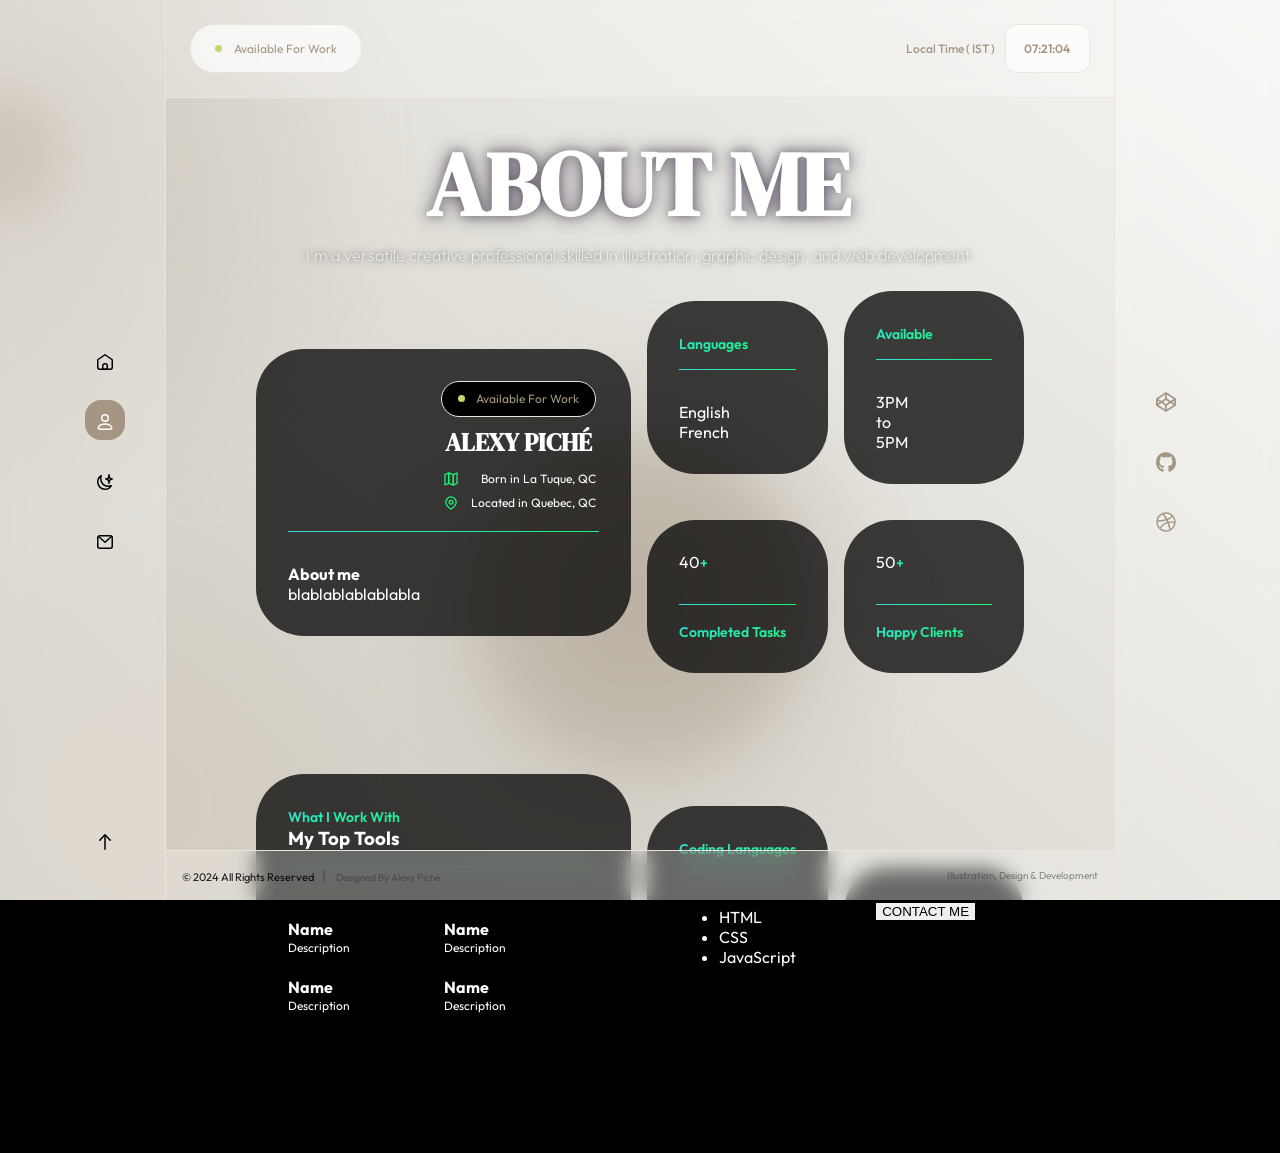
==== about.html @ 9c407774 "Changed colors and fonts. and added Rive on the index" ====
<!DOCTYPE html>
<html lang="en">

<head>
    <meta charset="UTF-8">
    <meta name="viewport" content="width=device-width, initial-scale=1.0">
    <title>Document</title>
    <link rel="stylesheet" href="styles.css">
    <link rel="stylesheet" href="magic.css">
</head>

<body>
    <!-- BACKGROUND -->
    <div class="gradient-bg">
        <div class="texture"></div>
        <div class="texture2"></div>
        <svg xmlns="http://www.w3.org/2000/svg">
            <defs>
                <filter id="goo">
                    <feGaussianBlur in="SourceGraphic" stdDeviation="10" result="blur" />
                    <feColorMatrix in="blur" mode="matrix" values="1 0 0 0 0  0 1 0 0 0  0 0 1 0 0  0 0 0 18 -8"
                        result="goo" />
                    <feBlend in="SourceGraphic" in2="goo" />
                </filter>
            </defs>
        </svg>
        <div class="gradients-container">
            <!-- <div class="g1"></div> -->
            <div class="g2"></div>
            <div class="g3"></div>
            <div class="g4"></div>
            <!-- <div class="g5"></div> -->
            <div class="interactive" style="--data-color: 25,245,120"></div>
        </div>
    </div>

    <div class="content">

        <!-- LEFT NAV DESKTOP -->
        <div class="nav-left">
            <div class="nav-left-container">
                <div class="logo-container">
                    <img src="img/logo.png" alt="">
                </div>
                <div class="btn-container">
                    <button class="icon-btn" data-tooltip="HOME" style="--data-color: #A59583">
                        <a href="index.html">
                            <svg width="24" height="24" fill="none" viewBox="0 0 24 24">
                                <path stroke="currentColor" stroke-linecap="round" stroke-linejoin="round"
                                    stroke-width="1.5"
                                    d="M6.75024 19.2502H17.2502C18.3548 19.2502 19.2502 18.3548 19.2502 17.2502V9.75025L12.0002 4.75024L4.75024 9.75025V17.2502C4.75024 18.3548 5.64568 19.2502 6.75024 19.2502Z">
                                </path>
                                <path stroke="currentColor" stroke-linecap="round" stroke-linejoin="round"
                                    stroke-width="1.5"
                                    d="M9.74963 15.7493C9.74963 14.6447 10.6451 13.7493 11.7496 13.7493H12.2496C13.3542 13.7493 14.2496 14.6447 14.2496 15.7493V19.2493H9.74963V15.7493Z">
                                </path>
                            </svg>
                        </a>
                    </button>
                    <button class="icon-btn" id="active" data-tooltip="ABOUT" style="--data-color: #A59583">
                        <a href="about.html">
                            <svg width="24" height="24" fill="none" viewBox="0 0 24 24">
                                <circle cx="12" cy="8" r="3.25" stroke="currentColor" stroke-linecap="round"
                                    stroke-linejoin="round" stroke-width="1.5"></circle>
                                <path stroke="currentColor" stroke-linecap="round" stroke-linejoin="round"
                                    stroke-width="1.5"
                                    d="M6.8475 19.25H17.1525C18.2944 19.25 19.174 18.2681 18.6408 17.2584C17.8563 15.7731 16.068 14 12 14C7.93201 14 6.14367 15.7731 5.35924 17.2584C4.82597 18.2681 5.70558 19.25 6.8475 19.25Z">
                                </path>
                            </svg>
                        </a>
                    </button>
                    <button class="icon-btn" data-tooltip="WORK" style="--data-color: #A59583">
                        <a href="work.html">
                            <svg width="24" height="24" fill="none" viewBox="0 0 24 24">
                                <path stroke="currentColor" stroke-linecap="round" stroke-linejoin="round"
                                    stroke-width="1.5"
                                    d="M18.25 15.7499C17.2352 16.2904 16.23 16.25 15 16.25C10.9959 16.25 7.75 13.0041 7.75 9.00001C7.75 7.77001 7.70951 6.76474 8.25 5.74994C5.96125 6.96891 4.75 9.2259 4.75 12C4.75 16.004 7.99594 19.25 12 19.25C14.7741 19.25 17.031 18.0387 18.25 15.7499Z">
                                </path>
                                <path stroke="currentColor" stroke-linecap="round" stroke-linejoin="round"
                                    stroke-width="1.5"
                                    d="M16 4.75C16 6.95914 14.9591 9 12.75 9C14.9591 9 16 11.0409 16 13.25C16 11.0409 17.0409 9 19.25 9C17.0409 9 16 6.95914 16 4.75Z">
                                </path>
                            </svg>
                        </a>
                    </button>
                    <button class="icon-btn" data-tooltip="CONTACT" style="--data-color: #A59583">
                        <a href="contact.html">
                            <svg width="24" height="24" fill="none" viewBox="0 0 24 24">
                                <path stroke="currentColor" stroke-linecap="round" stroke-linejoin="round"
                                    stroke-width="1.5"
                                    d="M4.75 7.75C4.75 6.64543 5.64543 5.75 6.75 5.75H17.25C18.3546 5.75 19.25 6.64543 19.25 7.75V16.25C19.25 17.3546 18.3546 18.25 17.25 18.25H6.75C5.64543 18.25 4.75 17.3546 4.75 16.25V7.75Z">
                                </path>
                                <path stroke="currentColor" stroke-linecap="round" stroke-linejoin="round"
                                    stroke-width="1.5" d="M5.5 6.5L12 12.25L18.5 6.5"></path>
                            </svg>
                        </a>
                    </button>
                </div>
                <button id="hero-up" class="icon-btn allowed" data-tooltip="UP" style="--data-color: #A59583">
                    <a href="">
                        <svg width="24" height="24" fill="none" viewBox="0 0 24 24">
                            <path stroke="currentColor" stroke-linecap="round" stroke-linejoin="round"
                                stroke-width="1.5" d="M17.25 10.25L12 4.75L6.75 10.25"></path>
                            <path stroke="currentColor" stroke-linecap="round" stroke-linejoin="round"
                                stroke-width="1.5" d="M12 19.25V5.75"></path>
                        </svg>
                    </a>
                </button>
            </div>
        </div>

        <div class="middle-part">
            <!-- TOP NAV DESKTOP -->
            <div class="nav-top">
                <div class="nav-top-container">
                    <div class="av-btn">
                        <div class="pulse-green"></div>
                        <p>Available For Work</p>
                        <!-- <p>Not Available For Work</p> -->
                    </div>

                    <div class="language-dropdown">
                        <img src="img/english_icon.png" alt="">
                        <div id="language-select">
                            <div class="language-option" data-value="fr">
                                <img src="img/french-icon.png" alt="Français">
                            </div>
                            <!-- Ajoutez d'autres options de langue ici si nécessaire -->
                        </div>
                    </div>

                    <div class="time-container">
                        <p class="local-time">Local Time ( IST )</p>
                        <div class="time-date" id="current-time">00:00:00</div>
                    </div>
                </div>
            </div>

            <!-- MAIN CONTENT -->
            <div id="about" class="main-content">

                <div class="contact-section">
                    <div class="form-title">
                        <div class="text">
                            <h1>About Me</h1>
                            <p>I'm a versatile creative professional skilled in illustration, graphic design, and web
                                development.</p>
                        </div>
                    </div>

                    <div class="grid">

                        <div class="about-me">
                            <div class="top">
                                <img src="img/about.png" alt="">
                                <div class="info">
                                    <div class="av-btn">
                                        <div class="pulse-green"></div>
                                        <p>Available For Work</p>
                                        <!-- <p>Not Available For Work</p> -->
                                    </div>
                                    <h3>Alexy Piché</h3>
                                    <p><svg width="24" height="24" fill="none" viewBox="0 0 24 24">
                                            <path stroke="currentColor" stroke-linecap="round" stroke-linejoin="round"
                                                stroke-width="1.5" d="M4.75 6.75L9.25 4.75V17.25L4.75 19.25V6.75Z">
                                            </path>
                                            <path stroke="currentColor" stroke-linecap="round" stroke-linejoin="round"
                                                stroke-width="1.5" d="M14.75 6.75L19.25 4.75V17.25L14.75 19.25V6.75Z">
                                            </path>
                                            <path stroke="currentColor" stroke-linecap="round" stroke-linejoin="round"
                                                stroke-width="1.5" d="M14.75 6.75L9.25 4.75V17.25L14.75 19.25V6.75Z">
                                            </path>
                                        </svg>
                                        Born in La Tuque, QC</p>
                                    <p><svg width="24" height="24" fill="none" viewBox="0 0 24 24">
                                            <path stroke="currentColor" stroke-linecap="round" stroke-linejoin="round"
                                                stroke-width="1.5"
                                                d="M18.25 11C18.25 15 12 19.25 12 19.25C12 19.25 5.75 15 5.75 11C5.75 7.5 8.68629 4.75 12 4.75C15.3137 4.75 18.25 7.5 18.25 11Z">
                                            </path>
                                            <circle cx="12" cy="11" r="2.25" stroke="currentColor"
                                                stroke-linecap="round" stroke-linejoin="round" stroke-width="1.5">
                                            </circle>
                                        </svg>
                                        Located in Quebec, QC</p>
                                </div>
                            </div>
                            <div class="divider"></div>
                            <div class="bottom">
                                <h4>About me</h4>
                                <p>blablablablablabla</p>
                            </div>
                        </div>

                        <div class="tools">
                            <div class="top">
                                <span>What I Work With</span>
                                <h3>My Top Tools</h3>
                            </div>
                            <div class="divider"></div>
                            <div class="bottom">
                                <div class="tool-item">
                                    <img src="" alt="">
                                    <div class="info">
                                        <h4>Name</h4>
                                        <p>Description</p>
                                    </div>
                                </div>
                                <div class="tool-item">
                                    <img src="" alt="">
                                    <div class="info">
                                        <h4>Name</h4>
                                        <p>Description</p>
                                    </div>
                                </div>
                                <div class="tool-item">
                                    <img src="" alt="">
                                    <div class="info">
                                        <h4>Name</h4>
                                        <p>Description</p>
                                    </div>
                                </div>
                                <div class="tool-item">
                                    <img src="" alt="">
                                    <div class="info">
                                        <h4>Name</h4>
                                        <p>Description</p>
                                    </div>
                                </div>
                            </div>
                        </div>

                        <div class="my_languages">
                            <div class="top">
                                <span>Languages</span>
                            </div>
                            <div class="divider"></div>
                            <div class="bottom">
                                <p>English</p>
                                <p>French</p>
                            </div>
                        </div>

                        <div class="available">
                            <div class="top">
                                <span>Available</span>
                            </div>
                            <div class="divider"></div>
                            <div class="bottom">
                                <p>3PM</p>
                                <p>to</p>
                                <p>5PM</p>
                            </div>
                        </div>

                        <div class="div5">
                            <div class="top">
                                <p>40<span>+</span></p>
                            </div>
                            <div class="divider"></div>
                            <div class="bottom">
                                <span>Completed Tasks</span>
                            </div>
                        </div>

                        <div class="div6">
                            <div class="top">
                                50<span>+</span>
                            </div>
                            <div class="divider"></div>
                            <div class="bottom">
                                <span>Happy Clients</span>
                            </div>
                        </div>

                        <div class="div7">
                            <div class="top">
                                <span>Coding Languages</span>
                            </div>
                            <div class="divider"></div>
                            <div class="bottom">
                                <ul>
                                    <li>HTML</li>
                                    <li>CSS</li>
                                    <li>JavaScript</li>
                                </ul>
                            </div>
                        </div>

                        <div class="div8">
                            <button>CONTACT ME</button>
                        </div>

                    </div>
                </div>

            </div>

        </div>

        <!-- RIGHT NAV DESKTOP -->
        <div class="nav-right">
            <div class="nav-right-container">
                <div class="btn-container" style="margin-top: 40px;">
                    <button class="icon-btn-right" data-tooltip="CodePen" style="--data-color: #7942FF">
                        <a href="">
                            <svg xmlns="http://www.w3.org/2000/svg"
                                viewBox="0 0 512 512"><!--!Font Awesome Free 6.5.2 by @fontawesome - https://fontawesome.com License - https://fontawesome.com/license/free Copyright 2024 Fonticons, Inc.-->
                                <path fill="currentColor"
                                    d="M502.3 159.7l-234-156c-8-4.9-16.5-5-24.6 0l-234 156C3.7 163.7 0 170.8 0 178v156c0 7.1 3.7 14.3 9.7 18.3l234 156c8 4.9 16.5 5 24.6 0l234-156c6-4 9.7-11.1 9.7-18.3V178c0-7.1-3.7-14.3-9.7-18.3zM278 63.1l172.3 114.9-76.9 51.4L278 165.7V63.1zm-44 0v102.6l-95.4 63.7-76.9-51.4L234 63.1zM44 219.1l55.1 36.9L44 292.8v-73.7zm190 229.7L61.7 334l76.9-51.4L234 346.3v102.6zm22-140.9l-77.7-52 77.7-52 77.7 52-77.7 52zm22 140.9V346.3l95.4-63.7 76.9 51.4L278 448.8zm190-156l-55.1-36.9L468 219.1v73.7z" />
                            </svg>
                        </a>
                    </button>
                    <button class="icon-btn-right" data-tooltip="GitHub" style="--data-color: #9C07FA">
                        <a href="">
                            <svg xmlns="http://www.w3.org/2000/svg"
                                viewBox="0 0 496 512"><!--!Font Awesome Free 6.5.2 by @fontawesome - https://fontawesome.com License - https://fontawesome.com/license/free Copyright 2024 Fonticons, Inc.-->
                                <path fill="currentColor"
                                    d="M165.9 397.4c0 2-2.3 3.6-5.2 3.6-3.3 .3-5.6-1.3-5.6-3.6 0-2 2.3-3.6 5.2-3.6 3-.3 5.6 1.3 5.6 3.6zm-31.1-4.5c-.7 2 1.3 4.3 4.3 4.9 2.6 1 5.6 0 6.2-2s-1.3-4.3-4.3-5.2c-2.6-.7-5.5 .3-6.2 2.3zm44.2-1.7c-2.9 .7-4.9 2.6-4.6 4.9 .3 2 2.9 3.3 5.9 2.6 2.9-.7 4.9-2.6 4.6-4.6-.3-1.9-3-3.2-5.9-2.9zM244.8 8C106.1 8 0 113.3 0 252c0 110.9 69.8 205.8 169.5 239.2 12.8 2.3 17.3-5.6 17.3-12.1 0-6.2-.3-40.4-.3-61.4 0 0-70 15-84.7-29.8 0 0-11.4-29.1-27.8-36.6 0 0-22.9-15.7 1.6-15.4 0 0 24.9 2 38.6 25.8 21.9 38.6 58.6 27.5 72.9 20.9 2.3-16 8.8-27.1 16-33.7-55.9-6.2-112.3-14.3-112.3-110.5 0-27.5 7.6-41.3 23.6-58.9-2.6-6.5-11.1-33.3 2.6-67.9 20.9-6.5 69 27 69 27 20-5.6 41.5-8.5 62.8-8.5s42.8 2.9 62.8 8.5c0 0 48.1-33.6 69-27 13.7 34.7 5.2 61.4 2.6 67.9 16 17.7 25.8 31.5 25.8 58.9 0 96.5-58.9 104.2-114.8 110.5 9.2 7.9 17 22.9 17 46.4 0 33.7-.3 75.4-.3 83.6 0 6.5 4.6 14.4 17.3 12.1C428.2 457.8 496 362.9 496 252 496 113.3 383.5 8 244.8 8zM97.2 352.9c-1.3 1-1 3.3 .7 5.2 1.6 1.6 3.9 2.3 5.2 1 1.3-1 1-3.3-.7-5.2-1.6-1.6-3.9-2.3-5.2-1zm-10.8-8.1c-.7 1.3 .3 2.9 2.3 3.9 1.6 1 3.6 .7 4.3-.7 .7-1.3-.3-2.9-2.3-3.9-2-.6-3.6-.3-4.3 .7zm32.4 35.6c-1.6 1.3-1 4.3 1.3 6.2 2.3 2.3 5.2 2.6 6.5 1 1.3-1.3 .7-4.3-1.3-6.2-2.2-2.3-5.2-2.6-6.5-1zm-11.4-14.7c-1.6 1-1.6 3.6 0 5.9 1.6 2.3 4.3 3.3 5.6 2.3 1.6-1.3 1.6-3.9 0-6.2-1.4-2.3-4-3.3-5.6-2z" />
                            </svg>
                        </a>
                    </button>
                    <button class="icon-btn-right" data-tooltip="Dribbble" style="--data-color: #FA07FA">
                        <a href="">
                            <svg xmlns="http://www.w3.org/2000/svg"
                                viewBox="0 0 512 512"><!--!Font Awesome Free 6.5.2 by @fontawesome - https://fontawesome.com License - https://fontawesome.com/license/free Copyright 2024 Fonticons, Inc.-->
                                <path fill="currentColor"
                                    d="M256 8C119.3 8 8 119.3 8 256s111.3 248 248 248 248-111.3 248-248S392.7 8 256 8zm164 114.4c29.5 36 47.4 82 47.8 132-7-1.5-77-15.7-147.5-6.8-5.8-14-11.2-26.4-18.6-41.6 78.3-32 113.8-77.5 118.3-83.5zM396.4 97.9c-3.8 5.4-35.7 48.3-111 76.5-34.7-63.8-73.2-116.2-79-124 67.2-16.2 138 1.3 190.1 47.5zm-230.5-33.3c5.6 7.7 43.4 60.1 78.5 122.5-99.1 26.3-186.4 25.9-195.8 25.8C62.4 147.2 106.7 92.6 165.9 64.6zM44.2 256.3c0-2.2 0-4.3 .1-6.5 9.3 .2 111.9 1.5 217.7-30.1 6.1 11.9 11.9 23.9 17.2 35.9-76.6 21.6-146.2 83.5-180.5 142.3C64.8 360.4 44.2 310.7 44.2 256.3zm81.8 167.1c22.1-45.2 82.2-103.6 167.6-132.8 29.7 77.3 42 142.1 45.2 160.6-68.1 29-150 21.1-212.8-27.9zm248.4 8.5c-2.2-12.9-13.4-74.9-41.2-151 66.4-10.6 124.7 6.8 131.9 9.1-9.4 58.9-43.3 109.8-90.8 142z" />
                            </svg>
                        </a>
                    </button>
                </div>
            </div>
        </div>

    </div>

    <footer>
        <p>&copy; 2024 All rights reserved<span class="icon">|</span> <span>Designed by Alexy Piché</span></p>
        <span>Illustration, Design & Development</span>
    </footer>


    <script type="module" src="main.js"></script>
</body>

</html>
---- styles.css ----
@import url('https://fonts.googleapis.com/css2?family=DM+Serif+Display:ital@0;1&family=Outfit:wght@100..900&family=Space+Grotesk:wght@300..700&display=swap');

html,
body {
	margin: 0;
	padding: 0;
	font-family: "Outfit", sans-serif;
	font-weight: 400;
	font-style: normal;
	font-size: 16px;
	background-color: #000
}

p,
h1,
h2,
h3,
h4,
h5,
h6 {
	margin: 0
}

button {
	border: none
}

* {
	box-sizing: border-box
}

a {
	padding: 0;
	margin: 0;
	text-decoration: none;
	color: inherit
}

:root {
	--color-bg1: #ccc8bd;
	--color-bg2: #F6F5F3;
	--color1: 219, 213, 204;
	--color2: 214, 208, 200;
	--color3: 212, 204, 193;
	--color4: 190, 179, 165;
	--color5: 206, 195, 182;
	--color6: 165, 149, 131;
	--color-interactive: 190, 179, 165;
	--color-border: #ebe5dd;
	--circle-size: 70%;
	--blending: multiply;
}

img {
	width: 100%;
	height: auto
}

/* BACKGROUND */
.gradient-bg {
	width: 100vw;
	height: 100vh;
	position: fixed;
	overflow: hidden;
	background: linear-gradient(40deg, var(--color-bg1), var(--color-bg2));
	top: 0;
	left: 0
}

.texture {
	background-image: url(img/noise-texture.png);
	width: 100%;
	height: 100%;
	background-repeat: repeat;
	background-size: 250px;
	mix-blend-mode: multiply;
	position: absolute;
	z-index: 4;
	opacity: .7;
}

.texture2 {
	background-image: url(img/texture2.jpg);
	width: 100%;
	height: 100%;
	background-repeat: repeat;
	background-size: 100px;
	mix-blend-mode: overlay;
	position: absolute;
	z-index: 4;
	opacity: .2
}

.gradients-container {
	filter: url(#goo) blur(20px);
	width: 100%;
	height: 100%
}

/* INDIVIDUAL BACKGROUND GRADIENTS */
.g1 {
	position: absolute;
	background: radial-gradient(circle at center, rgba(var(--color1), 0.8) 0, rgba(var(--color1), 0) 50%) no-repeat;
	mix-blend-mode: var(--blending);
	width: var(--circle-size);
	height: var(--circle-size);
	top: calc(50% - var(--circle-size) / 2);
	left: calc(50% - var(--circle-size) / 2);
	transform-origin: center center;
	animation: moveVertical 30s ease infinite;
	opacity: 1
}

.g2 {
	position: absolute;
	background: radial-gradient(circle at center, rgba(var(--color2), 0.8) 0, rgba(var(--color2), 0) 50%) no-repeat;
	mix-blend-mode: var(--blending);
	width: var(--circle-size);
	height: var(--circle-size);
	top: calc(50% - var(--circle-size) / 2);
	left: calc(50% - var(--circle-size) / 2);
	transform-origin: calc(50% - 400px);
	animation: moveInCircle 20s reverse infinite;
	opacity: 1
}

.g3 {
	position: absolute;
	background: radial-gradient(circle at center, rgba(var(--color3), 0.8) 0, rgba(var(--color3), 0) 50%) no-repeat;
	mix-blend-mode: var(--blending);
	width: var(--circle-size);
	height: var(--circle-size);
	top: calc(50% - var(--circle-size) / 2 + 200px);
	left: calc(50% - var(--circle-size) / 2 - 500px);
	transform-origin: calc(50% + 400px);
	animation: moveInCircle 40s linear infinite;
	opacity: 1
}

.g6 {
	position: absolute;
	background: radial-gradient(circle at center, rgba(var(--color6), 0.8) 0, rgba(var(--color6), 0) 50%) no-repeat;
	mix-blend-mode: var(--blending);
	width: var(--circle-size);
	height: var(--circle-size);
	top: calc(50% - var(--circle-size) / 2 + 200px);
	left: calc(50% - var(--circle-size) / 2 - 500px);
	transform-origin: calc(50% + 400px);
	animation: moveInCircle 40s linear infinite;
	opacity: 1
}

.g4 {
	position: absolute;
	background: radial-gradient(circle at center, rgba(var(--color4), 0.8) 0, rgba(var(--color4), 0) 50%) no-repeat;
	mix-blend-mode: var(--blending);
	width: var(--circle-size);
	height: var(--circle-size);
	top: calc(50% - var(--circle-size) / 2);
	left: calc(50% - var(--circle-size) / 2);
	transform-origin: calc(50% - 200px);
	animation: moveHorizontal 40s ease infinite;
	opacity: .7
}

.g5 {
	position: absolute;
	background: radial-gradient(circle at center, rgba(var(--color5), 0.8) 0, rgba(var(--color5), 0) 50%) no-repeat;
	mix-blend-mode: var(--blending);
	width: calc(var(--circle-size) * 2);
	height: calc(var(--circle-size) * 2);
	top: calc(50% - var(--circle-size));
	left: calc(50% - var(--circle-size));
	transform-origin: calc(50% - 800px) calc(50% + 200px);
	animation: moveInCircle 20s ease infinite;
	opacity: 1
}

.interactive {
	position: absolute;
	background: radial-gradient(circle at center, rgba(var(--color-interactive), 0.8) 0, rgba(var(--color-interactive), 0) 50%) no-repeat;
	mix-blend-mode: overlay;
	width: 100%;
	height: 100%;
	top: -50%;
	left: -50%;
	opacity: .7
}

/* GRADIENT ANIMATIONS */
@keyframes moveInCircle {
	0% {
		transform: rotate(0deg)
	}

	50% {
		transform: rotate(180deg)
	}

	100% {
		transform: rotate(360deg)
	}
}

@keyframes moveVertical {
	0% {
		transform: translateY(-50%)
	}

	50% {
		transform: translateY(50%)
	}

	100% {
		transform: translateY(-50%)
	}
}

@keyframes moveHorizontal {
	0% {
		transform: translateX(-50%) translateY(-10%)
	}

	50% {
		transform: translateX(50%) translateY(10%)
	}

	100% {
		transform: translateX(-50%) translateY(-10%)
	}
}

.content {
	display: flex;
	flex-direction: row;
	flex-wrap: nowrap;
	justify-content: space-between;
	width: 100vw
}

.middle-part {
	width: 74%;
	z-index: 88;
	margin: 0 auto
}

/*--------------- NAVIGATION ---------------*/
/* TOP NAVIGATION */
.nav-top {
	height: auto;
	background-color: rgba(255, 255, 255, 0.25);
	color: #fff;
	width: 100%;
	padding: 1.5rem;
	border-bottom: 1px solid #ebe5dd;
	font-size: 12px;
	backdrop-filter: blur(10px);
	-webkit-backdrop-filter: blur(10px);
	/* Safari */
}

.nav-top-container {
	display: flex;
	justify-content: space-between;
	align-items: center
}

.av-btn {
	border: 1px solid var(--color-border);
	background-color: #ffffffb1;
	padding: 1rem 1.5rem;
	border-radius: 2em;
	display: flex;
	align-items: center;
	gap: .7rem;
	color: #A59583;
}

.pulse-green {
	background-color: #c4d770;
	width: 7px;
	height: 7px;
	border-radius: 50%;
	animation: pulse-animation-green 3s infinite
}

@keyframes pulse-animation-green {
	0% {
		box-shadow: 0 0 0 0 rgba(var(--color4), 0.6)
	}

	100% {
		box-shadow: 0 0 0 8px #0000
	}
}

.pulse-red {
	background-color: #cd3c3c;
	width: 10px;
	height: 10px;
	border-radius: 50%;
	animation: pulse-animation-red 3s infinite
}

@keyframes pulse-animation-red {
	0% {
		box-shadow: 0 0 0 0 rgba(var(--color-interactive), 0.6)
	}

	100% {
		box-shadow: 0 0 0 8px #0000
	}
}

.language-dropdown {
	width: 30px;
	cursor: pointer
}

#language-select {
	visibility: hidden;
	opacity: 0;
	position: absolute;
	background-color: transparent;
	max-width: 30px;
	z-index: 1;
	transition: 1s
}

#language-select .language-option {
	color: #000;
	text-decoration: none;
	display: block;
	margin-top: 5px;
	opacity: 0;
	transition: 1s
}

.language-dropdown:hover #language-select,
.language-dropdown:hover #language-select .language-option {
	visibility: visible;
	opacity: 1
}

.time-container {
	display: flex;
	align-items: center;
	gap: 10px
}

.local-time {
	color: #A59583;
	font-weight: 500
}

.time-date {
	border: 1px solid #ebe5dd;
	background-color: #ffffffb1;
	width: 85px;
	justify-content: center;
	padding: 1rem;
	border-radius: 1em;
	display: flex;
	align-items: center;
	gap: .7rem;
	color: #A59583;
	font-weight: 600
}

/* LEFT NAVIGATION */
.nav-left {
	position: fixed;
	left: 0;
	width: 13%;
	height: 100vh;
	background-color: rgba(255, 255, 255, 0.25);
	border-right: 1px solid #ebe5dd;
	display: flex;
	flex-direction: row;
	justify-content: flex-end;
	z-index: 99;
	backdrop-filter: blur(10px);
	-webkit-backdrop-filter: blur(10px);
}

.nav-left-container {
	display: flex;
	flex-direction: column;
	justify-content: space-between;
	align-items: center;
	padding: 20px 30px 40px 0
}

.logo-container {
	width: 60px;
	height: 60px;
	border-radius: 50%
}

.logo-container img {
	width: 100%;
	border-radius: 50%
}

[data-tooltip]:before {
	/* required code */
	content: attr(data-tooltip);
	position: relative;
	opacity: 0;
	/* customizable */
	top: 3px;
	left: 40px;
	transform: translateX(0);
	transition: 700ms all ease;
	padding: 12px 20px;
	color: var(--data-color);
	border: 1px solid #ffffff4c;
	border-radius: 1rem;
}

[data-tooltip]:hover:before {
	/* required code */
	opacity: 1;
	/* customizable */
	background: #ffffffb1;
	border-radius: 1rem;
	border: 1px solid var(--data-color)
}

.btn-container {
	display: flex;
	flex-direction: column;
	gap: 20px
}

.icon-btn,
.icon-btn-right {
	color: #000000;
	background-color: transparent;
	border: 1px solid transparent;
	width: 40px;
	height: 40px;
	border-radius: 1rem;
	transition: .5s;
	padding: 0.6rem 0.5rem 0.5rem 0.5rem
}

.icon-btn:hover,
.icon-btn-right:hover {
	cursor: pointer;
	border: 1px solid var(--data-color);
	background-color: rgba(255, 255, 255, 0.25)
}

.icon-btn svg {
	color: #000000;
	transition: 1s;
	position: relative;
	top: -16px;
	left: -1px
}

.icon-btn-right svg {
	color: #a59583;
	transition: 1s;
	position: relative;
	top: -40px;
	width: 100%;
	padding-left: 2px;
}

.icon-btn:hover svg,
.icon-btn-right:hover svg {
	color: var(--data-color)
}

.icon-btn-right[data-tooltip]:before {
	/* customizable */
	top: -9px;
	left: -40px;
	float: right;
	text-transform: uppercase
}

#active {
	background-color: var(--data-color)
}

#active svg {
	color: #ffffff
}

#active:hover {
	background-color: transparent
}

#active:hover svg {
	color: var(--data-color)
}

/* RIGHT NAVIGATION */
.nav-right {
	position: fixed;
	right: 0;
	width: 13%;
	height: 100vh;
	background-color: rgba(255, 255, 255, 0.25);
	border-left: 1px solid #ebe5dd;
	z-index: 99;
	backdrop-filter: blur(10px);
	-webkit-backdrop-filter: blur(10px);
}

.nav-right-container {
	display: flex;
	flex-direction: column;
	justify-content: center;
	align-items: center;
	padding: 20px 0 40px 30px;
	height: 100%;
	width: fit-content;
}



/* MAIN CONTENT */
.main-content {
	min-height: 80vh;
	padding: 0 5rem;
	animation: myAnim 2s ease 0s 1 normal forwards;
	display: flex;
	align-items: center;
	justify-content: center;
}

@keyframes myAnim {
	0% {
		opacity: 0;
		transform: translateY(300px)
	}

	100% {
		opacity: 1;
		transform: translateY(0px)
	}
}

.hero-section {
	display: flex;
	align-items: center;
	justify-content: space-between;
	color: #000000;
	padding: 0rem;
	gap: 5rem;
	position: relative;
}

.hero-bg {
	position: fixed;
	z-index: 1;
	bottom: -15px;
	left: -30px;
	width: 140%;
	z-index: 2;
}

canvas {
	width: 100%;
	filter: sepia(0.25) saturate(0.9) hue-rotate(-10deg) contrast(95%);
}


.hero-info-container {
	margin-left: 30rem;
}

#hero-logo-container {
	width: 550px;
	height: 450px;
	position: relative;
	left: 0;
	top: -10px;
	background-image: url(img/index.png);
	background-size: 90%;
	background-position: bottom;
	background-repeat: no-repeat;
	transition: 1000ms ease-in-out
}

#hero-logo-container:hover {
	background-size: 95%
}

#hero-logo-container:hover button {
	background-color: #fff;
	display: block;
	color: #000;
	opacity: 1;
	transform: scale(1);
	transition: opacity 1000ms 100ms ease-in-out, transform 1100ms ease-in-out
}

#hero-logo-container button {
	position: relative;
	top: 350px;
	padding: 1rem 1.5rem;
	border-radius: 3rem;
	opacity: 1;
	left: 150px;
	font-size: 12px;
	font-weight: 700;
	opacity: 0;
	background-color: #fff;
	transform: scale(1.2)
}

#hero-up {
	opacity: .5;
	cursor: not-allowed
}

#hero-up.allowed {
	opacity: 1;
	cursor: pointer !important;
}

#hero-up:hover {
	cursor: not-allowed;
	background-color: transparent;
	border: 1px solid transparent;
	width: 40px;
	height: 40px;
	border-radius: 1rem;
	transition: .5s;
}

#hero-up:hover svg {
	cursor: not-allowed
}

#hero-up.allowed:hover svg {
	cursor: pointer !important;
}

.small-text {
	font-size: 12px
}

#hero-up[data-tooltip]:hover:before {
	opacity: 0
}

.hero-info-container h1 {
	font-family: 'DM Serif Display';
	font-weight: 400;
	font-size: 72px;
	margin: 1rem 0;
	margin-left: -10px;
	text-align: left;
	text-transform: uppercase;
	/* max-width: 240px; */
	line-height: 1;
}

.hero-info-container p:first-child {
	text-transform: uppercase;
	letter-spacing: 1em;
}

.hero-info-container .info {
	margin: 1rem 0;
	max-width: 600px;
	font-size: 16px;
	line-height: 1.5
}

.hero-btn {
	display: flex;
	gap: 20px;
	margin-top: 2rem;
}

/* .hero-btn a{
  text-decoration: none;
  text-transform: uppercase;
  background-color: #121212;
  color: white;
  border-radius: 10px;
  padding: .8rem 1.1rem;
} */
.btn {
	font-weight: 600;
	color: #382b22;
	text-transform: uppercase;
	padding: 1.25em 2em;
	background: #efe9e1;
	border: 1px solid #A59583;
	border-radius: 0.75em;
	-webkit-transform-style: preserve-3d;
	transform-style: preserve-3d;
	-webkit-transition: background 150ms cubic-bezier(0, 0, 0.58, 1), -webkit-transform 150ms cubic-bezier(0, 0, 0.58, 1);
	transition: transform 150ms cubic-bezier(0, 0, 0.58, 1), background 150ms cubic-bezier(0, 0, 0.58, 1), -webkit-transform 150ms cubic-bezier(0, 0, 0.58, 1);
	cursor: pointer;
	z-index: 10;
}

.btn::before {
	position: absolute;
	content: '';
	width: 100%;
	height: 100%;
	top: 0;
	left: 0;
	right: 0;
	bottom: 0;
	background: #d2c7b8;
	border-radius: inherit;
	-webkit-box-shadow: 0 0 0 1px #A59583, 0 0.625em 0 0 #a9a49d3f;
	box-shadow: 0 0 0 1px #A59583, 0 0.625em 0 0 #a9a49d3f;
	-webkit-transform: translate3d(0, 0.75em, -1em);
	transform: translate3d(0, 0.75em, -1em);
	transition: transform 150ms cubic-bezier(0, 0, 0.58, 1), box-shadow 150ms cubic-bezier(0, 0, 0.58, 1), -webkit-transform 150ms cubic-bezier(0, 0, 0.58, 1), -webkit-box-shadow 150ms cubic-bezier(0, 0, 0.58, 1);
}

.btn:hover {
	background: #e7e1d8;
	-webkit-transform: translate(0, 0.25em);
	transform: translate(0, 0.25em);
}

.btn:hover::before {
	-webkit-box-shadow: 0 0 0 1px #A59583, 0 0.5em 0 0 #a9a49d3f;
	box-shadow: 0 0 0 1px #A59583, 0 0.5em 0 0 #a9a49d3f;
	-webkit-transform: translate3d(0, 0.5em, -1em);
	transform: translate3d(0, 0.5em, -1em);
}

.btn:active {
	background: #e7e1d8;
	-webkit-transform: translate(0em, 0.75em);
	transform: translate(0em, 0.75em);
}

.btn:active::before {
	-webkit-box-shadow: 0 0 0 1px #A59583, 0 0 #a9a49d3f;
	box-shadow: 0 0 0 1px #A59583, 0 0 #a9a49d3f;
	-webkit-transform: translate3d(0, 0, -1em);
	transform: translate3d(0, 0, -1em);
}

/*-------------------- CONTACT PAGE --------------------*/
.contact-section {
	margin: 2rem 0;
	padding: 10px;
	display: flex;
	flex-direction: column;
	justify-content: center;
	align-items: center;
	color: #fff;
	gap: 1rem
}

.flex {
	display: flex;
	flex-wrap: nowrap;
	flex-direction: row;
	justify-content: space-between;
	gap: 2rem;
	width: 100%
}

.contactInfo-container {
	width: 45%;
	display: flex;
	flex-direction: column;
	justify-content: center;
	align-items: center;
	gap: 1rem;
	background-color: #000000bf;
	padding: 2rem 3rem;
	border-radius: 3rem
}

.adress-container,
.contact-container {
	width: 100%
}

.adress-items .title,
.contact-items .title {
	display: flex;
	gap: 10px;
	align-items: center;
	font-family: 'DM Serif Display';
	text-transform: uppercase
}

.contact_divider {
	height: 1px;
	width: 100%;
	background-color: #fff;
	margin: 10px 0
}

.info p {
	line-height: 1.5;
	font-size: 12px
}

.form-container {
	background-color: #ffffff80;
	padding: 2rem 3rem;
	border-radius: 3rem;
	box-shadow: 0 0 10px #12002556, 0 0 20px #12002596
}

.form-title {
	display: flex;
	justify-content: space-between;
	align-items: center;
	/* border-radius: 2rem; */
	margin-bottom: 10px;
	width: 100%
}

.text {
	width: 100%;
}

.text h1 {
	font-family: 'DM Serif Display';
	font-size: 90px;
	text-align: center;
	text-transform: uppercase;
	margin-left: -5px;
	margin-bottom: 15px;
	line-height: 1;
	text-shadow: 0 0 10px #12002556, 0 0 20px #12002596
}

.text p {
	color: #ffffffbf;
	font-weight: 200;
	text-align: center;
	font-size: 16px;
	text-shadow: 0 0 5px #12002556, 0 0 10px #12002596
}

form {
	display: flex;
	flex-direction: column;
	gap: 20px
}

form input {
	border: none;
	border-bottom: 1px solid #000;
	/* border-radius: 2rem; */
	padding: 10px 0;
	background-color: transparent;
	color: #000;
	font-family: "Outfit", sans-serif;
	font-size: 16px
}

form textarea {
	border: none;
	border-bottom: 1px solid #000;
	/* border-radius: 2rem; */
	padding: 10px 0;
	width: 100%;
	background-color: transparent;
	color: #000;
	font-family: "Outfit", sans-serif;
	font-size: 16px
}

.submit-btn {
	background-color: #000;
	margin-top: 1rem;
	border-radius: 2rem;
	border: none;
	transition: 500ms;
}

.submit-btn:hover {
	background-color: white;
	color: black;
}

.submit-btn:hover {
	cursor: pointer
}

input[value] {
	color: #fff;
	font-family: 'DM Serif Display';
	text-transform: uppercase
}

::placeholder {
	color: #000;
	font-family: "Outfit", sans-serif;
	font-size: 16px
}

/* ABOUT PAGE */

.grid {
	display: grid;
	grid-template-columns: repeat(4, 1fr);
	grid-template-rows: repeat(4, 1fr);
	grid-column-gap: 1rem;
	grid-row-gap: 1rem;
	width: 100%;
	place-items: center stretch;
}

.grid>div {
	background-color: rgba(0, 0, 0, 0.75);
	padding: 2rem;
	border-radius: 3rem;
}

.grid>div span {
	background: #19F578;
	background: linear-gradient(to top left, #19F578 0%, #32DDDF 100%);
	-webkit-background-clip: text;
	background-clip: text;
	-webkit-text-fill-color: transparent;
	font-weight: 600;
	font-size: 14px;
}

.grid .divider {
	height: 1px;
	width: 100%;
	background: rgb(25, 245, 120);
	background: linear-gradient(323deg, rgba(25, 245, 120, 1) 0%, rgba(50, 221, 223, 1) 100%);
}

.tools .divider,
.my_languages .divider,
.available .divider,
.div7 .divider,
.about-me .divider {
	margin-top: 1rem;
	margin-bottom: 2rem;
}

.about-me p {
	display: flex;
	align-items: center;
	justify-content: space-between;
}

.about-me svg {
	color: #19F578;
	width: 20px;
	margin-right: 3px;
}

.div5 .divider,
.div6 .divider {
	margin-bottom: 1rem;
	margin-top: 2rem;
}

.about-me img {
	width: 130px;
	border-radius: 3rem;
	margin: 0 1rem 1rem 0;
}

.about-me .av-btn {
	padding: 0.5rem 1rem;
	margin-bottom: .5rem;
	background-color: black;
}



.tools .bottom {
	display: grid;
	grid-template-columns: repeat(2, 1fr);
	grid-template-rows: repeat(2, 1fr);
}

.about-me .top {
	display: flex;
	align-items: start;
	justify-content: space-evenly;
	text-align: center;
}

.about-me .top h3 {
	font-family: 'DM Serif Display';
	text-transform: uppercase;
	margin-bottom: 0.5rem;
	font-size: 25px;
}

#about {
	/* padding: 0; */
	width: 100%;
}

.about-me {
	grid-area: 1 / 1 / 3 / 3;
}

.tools {
	grid-area: 3 / 1 / 5 / 3;
}

.my_languages {
	grid-area: 1 / 3 / 2 / 4;
}

.available {
	grid-area: 1 / 4 / 2 / 5;
}

.div5 {
	grid-area: 2 / 3 / 3 / 4;
}

.div6 {
	grid-area: 2 / 4 / 3 / 5;
}

.div7 {
	grid-area: 3 / 3 / 5 / 4;
}

.div8 {
	grid-area: 3 / 4 / 5 / 5;
}

/* FOOTER */
footer {
	display: flex;
	position: fixed;
	justify-content: space-between;
	align-items: center;
	bottom: 0;
	right: 13%;
	height: 50px;
	width: 74%;
	background-color: rgba(255, 255, 255, 0.25);
	color: #000000e6;
	padding: 0 1rem;
	border-top: 1px solid #ebe5dd;
	font-size: 11px;
	z-index: 99999;
	backdrop-filter: blur(10px);
	-webkit-backdrop-filter: blur(10px);
}

footer p {
	text-transform: capitalize;
}

footer span {
	font-size: 10px;
	color: #2c2c2c80
}

span.icon {
	font-size: 14px;
	position: relative;
	top: 0;
	padding: 0 .5rem
}
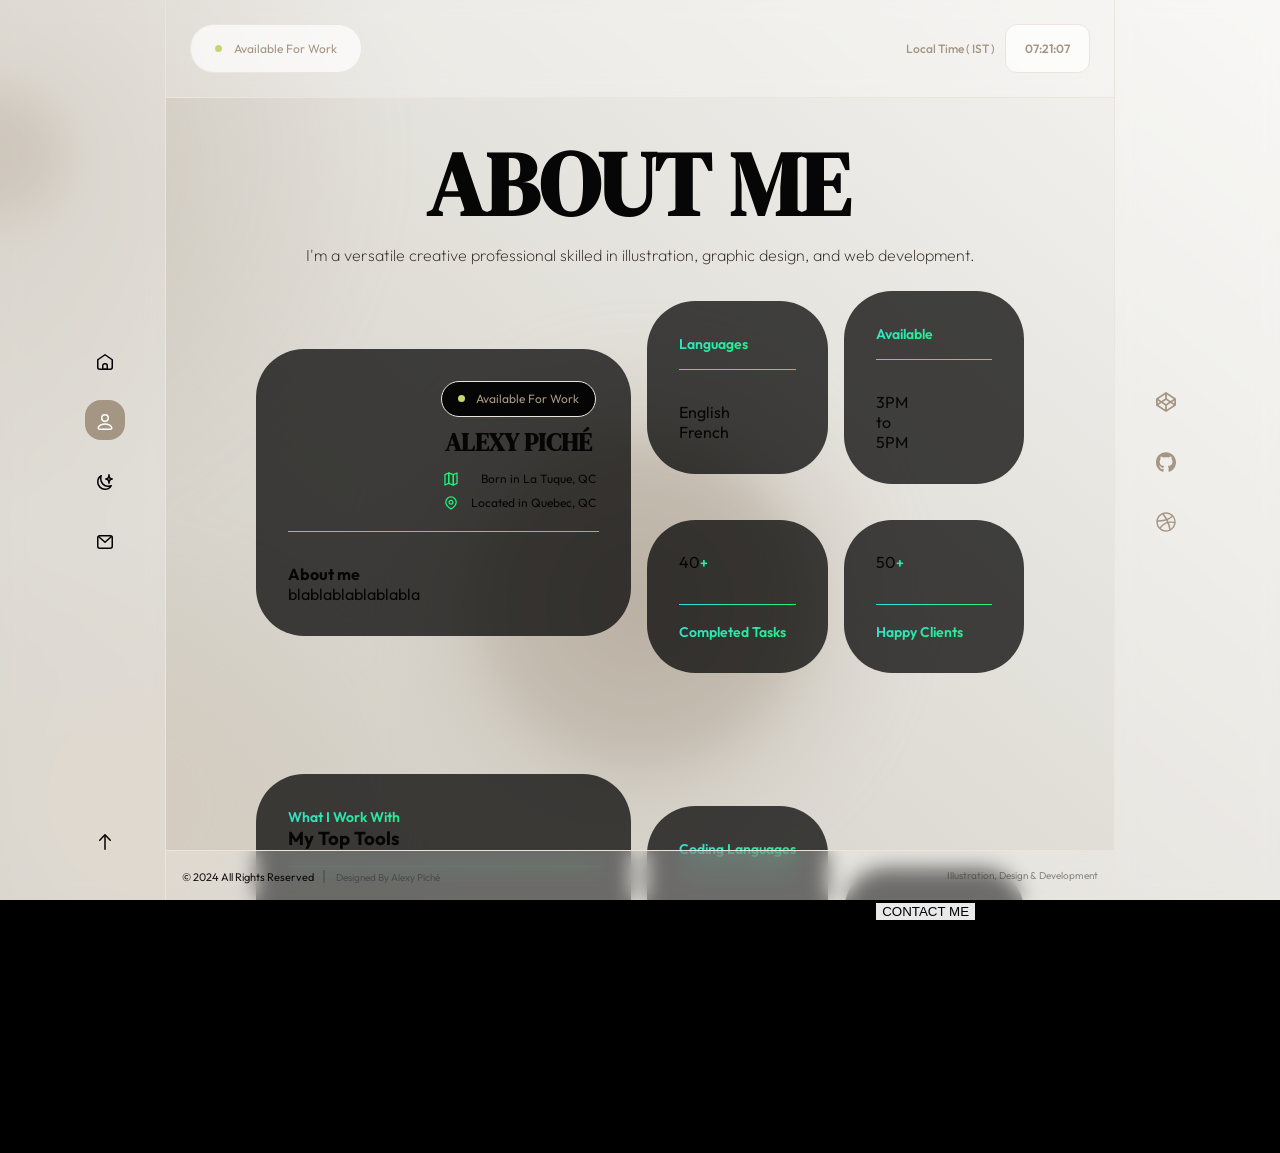
==== commit 35c79330: "Bug fixes, animations added." ====
--- a/about.html
+++ b/about.html
@@ -7,6 +7,8 @@
     <title>Document</title>
     <link rel="stylesheet" href="styles.css">
     <link rel="stylesheet" href="magic.css">
+
+    <script src="https://cdnjs.cloudflare.com/ajax/libs/gsap/3.12.2/gsap.min.js"></script>
 </head>
 
 <body>
@@ -341,6 +343,7 @@
 
 
     <script type="module" src="main.js"></script>
+    <script src="transitions.js"></script>
 </body>
 
 </html>
--- a/styles.css
+++ b/styles.css
@@ -527,21 +527,21 @@
 .main-content {
 	min-height: 80vh;
 	padding: 0 5rem;
-	animation: myAnim 2s ease 0s 1 normal forwards;
 	display: flex;
 	align-items: center;
 	justify-content: center;
+	opacity: 0;
 }
 
 @keyframes myAnim {
 	0% {
 		opacity: 0;
-		transform: translateY(300px)
+		/* transform: translateY(300px) */
 	}
 
 	100% {
 		opacity: 1;
-		transform: translateY(0px)
+		/* transform: translateY(0px) */
 	}
 }
 
@@ -558,14 +558,14 @@
 .hero-bg {
 	position: fixed;
 	z-index: 1;
-	bottom: -15px;
-	left: -30px;
+	/* bottom: -15px; */
+	left: 8rem;
 	width: 140%;
 	z-index: 2;
 }
 
 canvas {
-	width: 100%;
+	width: 80%;
 	filter: sepia(0.25) saturate(0.9) hue-rotate(-10deg) contrast(95%);
 }
 
@@ -756,7 +756,7 @@
 	flex-direction: column;
 	justify-content: center;
 	align-items: center;
-	color: #fff;
+	color: #000000;
 	gap: 1rem
 }
 
@@ -776,10 +776,12 @@
 	justify-content: center;
 	align-items: center;
 	gap: 1rem;
-	background-color: #000000bf;
+	background-color: rgba(255, 255, 255, 0.50);
 	padding: 2rem 3rem;
-	border-radius: 3rem
-}
+	border-radius: 3rem;
+	border: 1px solid #ebe5dd;
+}
+
 
 .adress-container,
 .contact-container {
@@ -791,14 +793,15 @@
 	display: flex;
 	gap: 10px;
 	align-items: center;
-	font-family: 'DM Serif Display';
+	/* font-family: 'DM Serif Display'; */
+	font-size: 14px;
 	text-transform: uppercase
 }
 
 .contact_divider {
 	height: 1px;
 	width: 100%;
-	background-color: #fff;
+	background-color: #a59583;
 	margin: 10px 0
 }
 
@@ -808,10 +811,10 @@
 }
 
 .form-container {
-	background-color: #ffffff80;
+	background-color: rgba(255, 255, 255, 0.50);
+	border: 1px solid #ebe5dd;
 	padding: 2rem 3rem;
 	border-radius: 3rem;
-	box-shadow: 0 0 10px #12002556, 0 0 20px #12002596
 }
 
 .form-title {
@@ -835,15 +838,13 @@
 	margin-left: -5px;
 	margin-bottom: 15px;
 	line-height: 1;
-	text-shadow: 0 0 10px #12002556, 0 0 20px #12002596
 }
 
 .text p {
-	color: #ffffffbf;
+	color: #2e271f;
 	font-weight: 200;
 	text-align: center;
 	font-size: 16px;
-	text-shadow: 0 0 5px #12002556, 0 0 10px #12002596
 }
 
 form {
@@ -854,7 +855,7 @@
 
 form input {
 	border: none;
-	border-bottom: 1px solid #000;
+	border-bottom: 1px solid #a59583;
 	/* border-radius: 2rem; */
 	padding: 10px 0;
 	background-color: transparent;
@@ -865,7 +866,7 @@
 
 form textarea {
 	border: none;
-	border-bottom: 1px solid #000;
+	border-bottom: 1px solid #a59583;
 	/* border-radius: 2rem; */
 	padding: 10px 0;
 	width: 100%;
@@ -875,18 +876,7 @@
 	font-size: 16px
 }
 
-.submit-btn {
-	background-color: #000;
-	margin-top: 1rem;
-	border-radius: 2rem;
-	border: none;
-	transition: 500ms;
-}
-
-.submit-btn:hover {
-	background-color: white;
-	color: black;
-}
+/*  */
 
 .submit-btn:hover {
 	cursor: pointer
@@ -894,12 +884,13 @@
 
 input[value] {
 	color: #fff;
-	font-family: 'DM Serif Display';
+	font-weight: 700;
+	/* font-family: 'DM Serif Display'; */
 	text-transform: uppercase
 }
 
 ::placeholder {
-	color: #000;
+	color: #a59583;
 	font-family: "Outfit", sans-serif;
 	font-size: 16px
 }
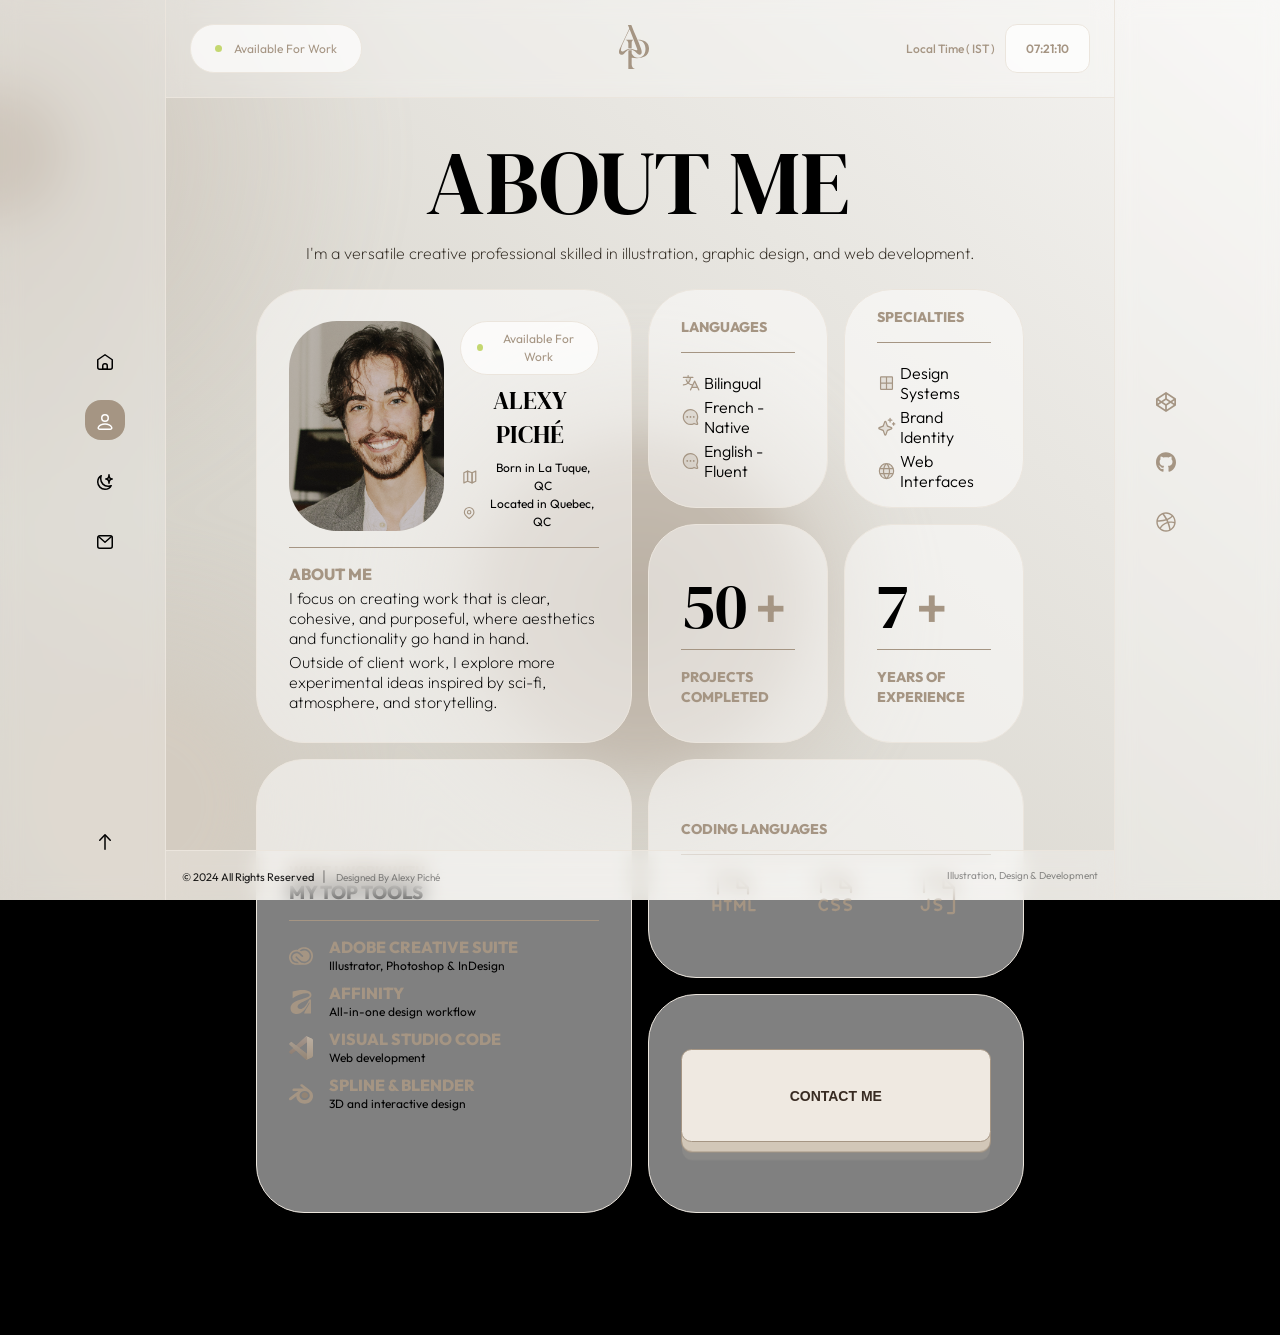
==== commit 46e0f495: "About me Page content and style added" ====
--- a/about.html
+++ b/about.html
@@ -42,7 +42,6 @@
         <div class="nav-left">
             <div class="nav-left-container">
                 <div class="logo-container">
-                    <img src="img/logo.png" alt="">
                 </div>
                 <div class="btn-container">
                     <button class="icon-btn" data-tooltip="HOME" style="--data-color: #A59583">
@@ -122,13 +121,7 @@
                     </div>
 
                     <div class="language-dropdown">
-                        <img src="img/english_icon.png" alt="">
-                        <div id="language-select">
-                            <div class="language-option" data-value="fr">
-                                <img src="img/french-icon.png" alt="Français">
-                            </div>
-                            <!-- Ajoutez d'autres options de langue ici si nécessaire -->
-                        </div>
+                        <img src="img/AP-Logo.svg" alt="">
                     </div>
 
                     <div class="time-container">
@@ -189,7 +182,11 @@
                             <div class="divider"></div>
                             <div class="bottom">
                                 <h4>About me</h4>
-                                <p>blablablablablabla</p>
+                                <p>I focus on creating work that is clear, cohesive, and purposeful, where aesthetics
+                                    and functionality go hand in hand.</p>
+
+                                <p>Outside of client work, I explore more experimental ideas inspired by sci-fi,
+                                    atmosphere, and storytelling.</p>
                             </div>
                         </div>
 
@@ -201,31 +198,31 @@
                             <div class="divider"></div>
                             <div class="bottom">
                                 <div class="tool-item">
-                                    <img src="" alt="">
+                                    <img src="img/LogoTools_Adobe.svg" alt="">
                                     <div class="info">
-                                        <h4>Name</h4>
-                                        <p>Description</p>
+                                        <h4>Adobe Creative Suite</h4>
+                                        <p>Illustrator, Photoshop & InDesign</p>
                                     </div>
                                 </div>
                                 <div class="tool-item">
-                                    <img src="" alt="">
+                                    <img src="img/LogoTools_Affinity.svg" alt="">
                                     <div class="info">
-                                        <h4>Name</h4>
-                                        <p>Description</p>
+                                        <h4>Affinity</h4>
+                                        <p>All-in-one design workflow</p>
                                     </div>
                                 </div>
                                 <div class="tool-item">
-                                    <img src="" alt="">
+                                    <img src="img/LogoTools_VSCode.svg" alt="">
                                     <div class="info">
-                                        <h4>Name</h4>
-                                        <p>Description</p>
+                                        <h4>Visual Studio Code</h4>
+                                        <p>Web development</p>
                                     </div>
                                 </div>
                                 <div class="tool-item">
-                                    <img src="" alt="">
+                                    <img src="img/LogoTools_Blender.svg" alt="">
                                     <div class="info">
-                                        <h4>Name</h4>
-                                        <p>Description</p>
+                                        <h4>Spline & Blender</h4>
+                                        <p>3D and interactive design</p>
                                     </div>
                                 </div>
                             </div>
@@ -236,41 +233,44 @@
                                 <span>Languages</span>
                             </div>
                             <div class="divider"></div>
-                            <div class="bottom">
-                                <p>English</p>
-                                <p>French</p>
+                            <div class="bottom li-custom">
+                                <p class="ul-custom"><img src="img/translate-duotone.svg" alt=""> Bilingual</p>
+                                <p class="ul-custom"><img src="img/chat-circle-dots-duotone.svg" alt=""> French - Native
+                                </p>
+                                <p class="ul-custom"><img src="img/chat-circle-dots-duotone.svg" alt=""> English -
+                                    Fluent</p>
                             </div>
                         </div>
 
                         <div class="available">
                             <div class="top">
-                                <span>Available</span>
-                            </div>
-                            <div class="divider"></div>
-                            <div class="bottom">
-                                <p>3PM</p>
-                                <p>to</p>
-                                <p>5PM</p>
+                                <span>Specialties</span>
+                            </div>
+                            <div class="divider"></div>
+                            <div class="bottom li-custom">
+                                <p class="ul-custom"><img src="img/grid-four.svg" alt=""> Design Systems</p>
+                                <p class="ul-custom"><img src="img/sparkle.svg" alt=""> Brand Identity</p>
+                                <p class="ul-custom"><img src="img/globe.svg" alt=""> Web Interfaces</p>
                             </div>
                         </div>
 
                         <div class="div5">
                             <div class="top">
-                                <p>40<span>+</span></p>
-                            </div>
-                            <div class="divider"></div>
-                            <div class="bottom">
-                                <span>Completed Tasks</span>
+                                <p class="numbers">50<span id="numbers-plus">+</span></p>
+                            </div>
+                            <div class="divider"></div>
+                            <div class="bottom">
+                                <span>Projects Completed</span>
                             </div>
                         </div>
 
                         <div class="div6">
                             <div class="top">
-                                50<span>+</span>
-                            </div>
-                            <div class="divider"></div>
-                            <div class="bottom">
-                                <span>Happy Clients</span>
+                                <p class="numbers">7<span id="numbers-plus">+</span></p>
+                            </div>
+                            <div class="divider"></div>
+                            <div class="bottom">
+                                <span>Years of Experience</span>
                             </div>
                         </div>
 
@@ -280,16 +280,16 @@
                             </div>
                             <div class="divider"></div>
                             <div class="bottom">
-                                <ul>
-                                    <li>HTML</li>
-                                    <li>CSS</li>
-                                    <li>JavaScript</li>
-                                </ul>
+                                <div class="icon-wrapper">
+                                    <img src="img/file-html-duotone.svg" alt="HTML">
+                                    <img src="img/file-css-duotone.svg" alt="CSS">
+                                    <img src="img/file-js-duotone.svg" alt="JavaScript">
+                                </div>
                             </div>
                         </div>
 
                         <div class="div8">
-                            <button>CONTACT ME</button>
+                            <button class="btn" id="btn-about">CONTACT ME</button>
                         </div>
 
                     </div>
--- a/styles.css
+++ b/styles.css
@@ -7,7 +7,7 @@
 	font-family: "Outfit", sans-serif;
 	font-weight: 400;
 	font-style: normal;
-	font-size: 16px;
+	font-size: clamp(16px, 1vw, 18px);
 	background-color: #000
 }
 
@@ -18,7 +18,8 @@
 h4,
 h5,
 h6 {
-	margin: 0
+	margin: 0;
+	font-weight: 400;
 }
 
 button {
@@ -248,12 +249,13 @@
 /* TOP NAVIGATION */
 .nav-top {
 	height: auto;
+	position: fixed;
 	background-color: rgba(255, 255, 255, 0.25);
 	color: #fff;
-	width: 100%;
+	width: 74%;
 	padding: 1.5rem;
 	border-bottom: 1px solid #ebe5dd;
-	font-size: 12px;
+	font-size: clamp(12px, 0.8vw, 14px);
 	backdrop-filter: blur(10px);
 	-webkit-backdrop-filter: blur(10px);
 	/* Safari */
@@ -295,7 +297,7 @@
 }
 
 .pulse-red {
-	background-color: #cd3c3c;
+	background-color: #d07761;
 	width: 10px;
 	height: 10px;
 	border-radius: 50%;
@@ -531,6 +533,13 @@
 	align-items: center;
 	justify-content: center;
 	opacity: 0;
+	margin-top: 6rem;
+}
+
+#hero-content {
+	justify-content: flex-end;
+	align-items: flex-end;
+	padding: 0 1rem 8rem 1rem;
 }
 
 @keyframes myAnim {
@@ -548,7 +557,7 @@
 .hero-section {
 	display: flex;
 	align-items: center;
-	justify-content: space-between;
+	justify-content: flex-end;
 	color: #000000;
 	padding: 0rem;
 	gap: 5rem;
@@ -558,20 +567,22 @@
 .hero-bg {
 	position: fixed;
 	z-index: 1;
-	/* bottom: -15px; */
-	left: 8rem;
+	bottom: 0px;
+	left: 5rem;
 	width: 140%;
 	z-index: 2;
 }
 
 canvas {
-	width: 80%;
+	width: clamp(85%, calc(65vw - 10vh), 200%);
 	filter: sepia(0.25) saturate(0.9) hue-rotate(-10deg) contrast(95%);
 }
 
 
 .hero-info-container {
-	margin-left: 30rem;
+	/* margin-left: 30rem; */
+	position: relative;
+	width: 90%;
 }
 
 #hero-logo-container {
@@ -607,7 +618,7 @@
 	border-radius: 3rem;
 	opacity: 1;
 	left: 150px;
-	font-size: 12px;
+	font-size: clamp(12px, 0.8vw, 14px);
 	font-weight: 700;
 	opacity: 0;
 	background-color: #fff;
@@ -643,7 +654,7 @@
 }
 
 .small-text {
-	font-size: 12px
+	font-size: clamp(12px, 0.8vw, 14px);
 }
 
 #hero-up[data-tooltip]:hover:before {
@@ -653,7 +664,7 @@
 .hero-info-container h1 {
 	font-family: 'DM Serif Display';
 	font-weight: 400;
-	font-size: 72px;
+	font-size: clamp(72px, 5vw, 74px);
 	margin: 1rem 0;
 	margin-left: -10px;
 	text-align: left;
@@ -670,7 +681,7 @@
 .hero-info-container .info {
 	margin: 1rem 0;
 	max-width: 600px;
-	font-size: 16px;
+	/* font-size: 16px; */
 	line-height: 1.5
 }
 
@@ -757,7 +768,7 @@
 	justify-content: center;
 	align-items: center;
 	color: #000000;
-	gap: 1rem
+	gap: 1rem;
 }
 
 .flex {
@@ -766,7 +777,7 @@
 	flex-direction: row;
 	justify-content: space-between;
 	gap: 2rem;
-	width: 100%
+	width: 100%;
 }
 
 .contactInfo-container {
@@ -794,7 +805,7 @@
 	gap: 10px;
 	align-items: center;
 	/* font-family: 'DM Serif Display'; */
-	font-size: 14px;
+	font-size: clamp(14px, 1vw, 15px);
 	text-transform: uppercase
 }
 
@@ -807,7 +818,7 @@
 
 .info p {
 	line-height: 1.5;
-	font-size: 12px
+	font-size: clamp(12px, 0.8vw, 14px);
 }
 
 .form-container {
@@ -832,7 +843,7 @@
 
 .text h1 {
 	font-family: 'DM Serif Display';
-	font-size: 90px;
+	font-size: clamp(90px, 6vw, 95px);
 	text-align: center;
 	text-transform: uppercase;
 	margin-left: -5px;
@@ -844,7 +855,7 @@
 	color: #2e271f;
 	font-weight: 200;
 	text-align: center;
-	font-size: 16px;
+	/* font-size: 16px; */
 }
 
 form {
@@ -861,7 +872,7 @@
 	background-color: transparent;
 	color: #000;
 	font-family: "Outfit", sans-serif;
-	font-size: 16px
+	font-size: 16px;
 }
 
 form textarea {
@@ -873,7 +884,7 @@
 	background-color: transparent;
 	color: #000;
 	font-family: "Outfit", sans-serif;
-	font-size: 16px
+	/* font-size: 16px */
 }
 
 /*  */
@@ -896,6 +907,17 @@
 }
 
 /* ABOUT PAGE */
+
+ul {
+	margin: 0;
+}
+
+h4 {
+	font-weight: 800;
+	color: #A59583;
+	text-transform: uppercase;
+	/* margin-bottom: 0.25rem; */
+}
 
 .grid {
 	display: grid;
@@ -904,30 +926,34 @@
 	grid-column-gap: 1rem;
 	grid-row-gap: 1rem;
 	width: 100%;
-	place-items: center stretch;
+	place-items: stretch stretch;
+	margin-bottom: 5rem;
 }
 
 .grid>div {
-	background-color: rgba(0, 0, 0, 0.75);
-	padding: 2rem;
+	background-color: rgba(255, 255, 255, 0.50);
+	border: 1px solid #ebe5dd;
+	padding: 1rem 2rem;
 	border-radius: 3rem;
+	display: flex;
+	flex-direction: column;
+	justify-content: center;
 }
 
 .grid>div span {
-	background: #19F578;
-	background: linear-gradient(to top left, #19F578 0%, #32DDDF 100%);
+	text-transform: uppercase;
+	background: #a59583;
 	-webkit-background-clip: text;
 	background-clip: text;
 	-webkit-text-fill-color: transparent;
-	font-weight: 600;
+	font-weight: 800;
 	font-size: 14px;
 }
 
 .grid .divider {
 	height: 1px;
 	width: 100%;
-	background: rgb(25, 245, 120);
-	background: linear-gradient(323deg, rgba(25, 245, 120, 1) 0%, rgba(50, 221, 223, 1) 100%);
+	background: #a59583;
 }
 
 .tools .divider,
@@ -936,17 +962,19 @@
 .div7 .divider,
 .about-me .divider {
 	margin-top: 1rem;
-	margin-bottom: 2rem;
+	margin-bottom: 1rem;
 }
 
 .about-me p {
 	display: flex;
 	align-items: center;
-	justify-content: space-between;
-}
+	gap: 0.2rem;
+	/* justify-content: space-between; */
+}
+
 
 .about-me svg {
-	color: #19F578;
+	color: #a59583;
 	width: 20px;
 	margin-right: 3px;
 }
@@ -954,11 +982,14 @@
 .div5 .divider,
 .div6 .divider {
 	margin-bottom: 1rem;
-	margin-top: 2rem;
+	/* margin-top: 2rem; */
 }
 
 .about-me img {
-	width: 130px;
+	width: 50%;
+	height: 100%;
+	object-fit: cover;
+	/* ou contain selon ton besoin */
 	border-radius: 3rem;
 	margin: 0 1rem 1rem 0;
 }
@@ -966,31 +997,80 @@
 .about-me .av-btn {
 	padding: 0.5rem 1rem;
 	margin-bottom: .5rem;
-	background-color: black;
-}
-
+	border: 1px solid var(--color-border);
+	background-color: #ffffffb1;
+}
+
+.about-me>.bottom p {
+	margin-top: 0.25rem;
+	font-weight: 200;
+}
+
+.ul-custom {
+	display: flex;
+	align-items: center;
+	gap: 0.25em;
+	margin-top: 0.25rem;
+	font-weight: 300;
+}
+
+
+.ul-custom img {
+	width: 1.2em;
+}
+
+.icon-wrapper {
+	display: flex;
+	justify-content: space-around;
+}
+
+.icon-wrapper img {
+	width: 3em;
+}
 
 
 .tools .bottom {
 	display: grid;
-	grid-template-columns: repeat(2, 1fr);
+	grid-template-columns: repeat(1, 1fr);
 	grid-template-rows: repeat(2, 1fr);
+	align-items: start;
+	gap: 0.5rem;
+}
+
+.tool-item {
+	display: flex;
+	gap: 1em;
+	/* margin-bottom: 0.5rem; */
+}
+
+.tool-item img {
+	width: 1.5em;
 }
 
 .about-me .top {
 	display: flex;
 	align-items: start;
-	justify-content: space-evenly;
+	justify-content: space-around;
 	text-align: center;
 }
 
 .about-me .top h3 {
+	font-weight: 400;
 	font-family: 'DM Serif Display';
 	text-transform: uppercase;
 	margin-bottom: 0.5rem;
 	font-size: 25px;
 }
 
+.tools h3 {
+	text-transform: uppercase;
+	font-weight: 800;
+}
+
+.tools span {
+	text-transform: uppercase;
+}
+
 #about {
 	/* padding: 0; */
 	width: 100%;
@@ -1021,11 +1101,30 @@
 }
 
 .div7 {
-	grid-area: 3 / 3 / 5 / 4;
+	grid-area: 3 / 3 / 4 / 5;
 }
 
 .div8 {
-	grid-area: 3 / 4 / 5 / 5;
+	grid-area: 4 / 3 / 5 / 5;
+}
+
+#btn-about {
+	height: 50%;
+	font-size: clamp(14px, 1vw, 15px);
+	margin-bottom: 1rem;
+}
+
+.numbers {
+	font-size: 4em;
+	font-family: 'DM Serif Display';
+	font-weight: 400;
+}
+
+#numbers-plus {
+	font-size: 0.9em;
+	font-weight: 500;
+	font-family: 'Outfit';
+	padding-left: 0.5rem;
 }
 
 /* FOOTER */
@@ -1053,13 +1152,380 @@
 }
 
 footer span {
-	font-size: 10px;
+	font-size: clamp(10px, 0.7vw, 11px);
 	color: #2c2c2c80
 }
 
 span.icon {
-	font-size: 14px;
+	font-size: clamp(14px, 1vw, 15px);
 	position: relative;
 	top: 0;
 	padding: 0 .5rem
+}
+
+/* Écrans "carrés" ou plus hauts que larges — ratio proche de 1:1 */
+@media screen and (max-aspect-ratio: 16/10) {
+	.hero-bg {
+		left: 0;
+		width: 160%;
+	}
+
+	canvas {
+		width: clamp(90%, calc(70vh), 220%);
+	}
+
+	.hero-info-container {
+		margin-left: 20rem;
+	}
+}
+
+@media screen and (max-aspect-ratio: 4/3) {
+	.hero-bg {
+		left: -2rem;
+		width: 180%;
+	}
+
+
+	canvas {
+		width: clamp(95%, calc(80vh), 260%);
+	}
+
+	.hero-info-container {
+		margin-left: 15rem;
+	}
+
+	.hero-info-container h1 {
+		font-size: clamp(50px, 5.5vh, 72px);
+	}
+
+	.hero-info-container .info {
+		max-width: 380px;
+	}
+}
+
+/* Écran ultra-wide (2600px x 1075px) */
+@media screen and (min-aspect-ratio: 2/1) {
+	.hero-bg {
+		left: 15rem;
+		/* width: 55%; */
+	}
+
+	#hero-content {
+		padding-right: 10rem;
+	}
+
+	canvas {
+		width: clamp(70%, calc(65vh), 150%);
+	}
+
+	.hero-info-container {
+		margin-left: 28rem;
+	}
+
+	.hero-info-container h1 {
+		font-size: clamp(80px, 6vw, 110px);
+	}
+
+	.hero-info-container .info {
+		font-size: clamp(16px, 1.2vw, 20px);
+		max-width: 500px;
+	}
+
+	.hero-info-container p:first-child {
+		font-size: clamp(14px, 1vw, 16px);
+	}
+}
+
+
+/* MOBILE — layout vertical */
+@media screen and (max-width: 768px) {
+	.av-btn {
+		padding: 0.9rem;
+		flex-direction: column;
+		align-items: center;
+		gap: .5rem;
+		color: #A59583;
+		max-width: 100px;
+		text-align: center;
+	}
+
+	.time-container {
+		display: flex;
+		flex-direction: column-reverse;
+		align-items: center;
+		gap: 10px;
+	}
+
+	#hero-content {
+		justify-content: flex-start;
+		align-items: flex-start;
+		padding: 0 1rem 8rem 1rem;
+	}
+
+	.hero-section {
+		flex-direction: column-reverse;
+		align-items: center;
+		justify-content: center;
+		gap: 0;
+		height: 40vh;
+	}
+
+
+	.hero-bg {
+		height: 55vh;
+		left: -15vw;
+		bottom: -15vh;
+	}
+
+	canvas {
+		width: 300vw;
+		position: relative;
+		top: -15vh;
+		filter: sepia(0.25) saturate(0.9) hue-rotate(-10deg) contrast(95%);
+	}
+
+	.hero-info-container {
+		margin-left: 0;
+		text-align: center;
+		padding-top: 2rem;
+		z-index: 10;
+	}
+
+	.hero-info-container p:first-child {
+		letter-spacing: 0.5em;
+	}
+
+	.hero-info-container h1 {
+		font-size: clamp(48px, 10vw, 64px);
+		text-align: center;
+		margin-left: 0;
+	}
+
+	.hero-info-container .info {
+		max-width: 100%;
+	}
+
+	.hero-btn {
+		justify-content: center;
+	}
+
+	.main-content {
+		padding: 0 1rem;
+		align-items: flex-start;
+	}
+
+	/* Cacher les navs latérales sur mobile */
+	.nav-left,
+	.nav-right {
+		display: none;
+	}
+
+	.middle-part {
+		width: 100%;
+	}
+
+	.nav-top {
+		width: 100%;
+	}
+
+	footer {
+		right: 0;
+		width: 100%;
+	}
+}
+
+/* Tablette Contact */
+@media screen and (max-width: 1100px) {
+	.contact-section .flex {
+		flex-wrap: wrap;
+	}
+
+	.form-container {
+		width: 100%;
+	}
+
+	.contactInfo-container {
+		width: 100%;
+		flex-direction: row;
+		gap: 2rem;
+	}
+}
+
+/* Mobile Contact */
+@media screen and (max-width: 768px) {
+	.contact-section .flex {
+		flex-direction: column;
+	}
+
+	.contactInfo-container {
+		flex-direction: column;
+		width: 100%;
+	}
+
+	.text h1 {
+		font-size: clamp(48px, 8vw, 72px);
+	}
+}
+
+/* ---- ABOUT PAGE RESPONSIVE ---- */
+
+/* Tablette (1100px) */
+@media screen and (max-width: 1200px) {
+	.grid {
+		grid-template-columns: repeat(2, 1fr);
+		grid-template-rows: auto;
+	}
+
+	.about-me {
+		grid-area: auto / 1 / auto / 3;
+	}
+
+	.tools {
+		grid-area: auto / 1 / auto / 3;
+	}
+
+	.my_languages {
+		grid-area: auto / 1 / auto / 2;
+	}
+
+	.available {
+		grid-area: auto / 2 / auto / 3;
+	}
+
+	.div5 {
+		grid-area: auto / 1 / auto / 2;
+	}
+
+	.div6 {
+		grid-area: auto / 2 / auto / 3;
+	}
+
+	.div7 {
+		grid-area: auto / 1 / auto / 2;
+	}
+
+	.div8 {
+		grid-area: auto / 2 / auto / 3;
+	}
+
+	#btn-about {
+		width: 100%;
+		height: auto;
+		padding: 1.25em;
+	}
+}
+
+/* Mobile (768px) */
+@media screen and (max-width: 768px) {
+
+	.grid {
+		grid-template-columns: 1fr;
+		grid-template-rows: auto;
+		margin-bottom: 4rem;
+	}
+
+
+	.info .av-btn {
+		max-width: 100%;
+	}
+
+	.about-me,
+	.tools,
+	.my_languages,
+	.available,
+	.div5,
+	.div6,
+	.div7,
+	.div8 {
+		grid-area: auto;
+		text-align: center;
+	}
+
+	.grid>div {
+		align-items: center;
+	}
+
+	.tool-item {
+		text-align: left;
+	}
+
+	.about-me .top {
+		flex-direction: column;
+		align-items: center;
+		text-align: center;
+	}
+
+	.about-me .bottom {
+		text-align: center;
+	}
+
+	.about-me img {
+		width: 90%;
+		/* height: 120px; */
+		margin: 0 0 1rem 0;
+	}
+
+	.div5,
+	.div6 {
+		display: flex;
+		flex-direction: row;
+		justify-content: space-between;
+		align-items: center;
+	}
+
+	.numbers {
+		font-size: 3em;
+	}
+
+	.text h1 {
+		font-size: clamp(48px, 8vw, 72px);
+	}
+
+	#btn-about {
+		width: 100%;
+		height: auto;
+	}
+}
+
+/* Ultra-wide About */
+@media screen and (min-aspect-ratio: 2/1) {
+	.grid {
+		grid-template-columns: repeat(5, 1fr);
+	}
+
+	.about-me {
+		grid-area: 1 / 1 / 3 / 3;
+	}
+
+	.tools {
+		grid-area: 3 / 1 / 5 / 3;
+	}
+
+	.my_languages {
+		grid-area: 1 / 3 / 2 / 4;
+	}
+
+	.available {
+		grid-area: 1 / 4 / 2 / 5;
+	}
+
+	.div5 {
+		grid-area: 2 / 3 / 3 / 4;
+	}
+
+	.div6 {
+		grid-area: 2 / 4 / 3 / 5;
+	}
+
+	.div7 {
+		grid-area: 3 / 3 / 4 / 5;
+	}
+
+	.div8 {
+		grid-area: 4 / 3 / 5 / 6;
+	}
+
+	.text h1 {
+		font-size: clamp(80px, 5vw, 100px);
+	}
 }
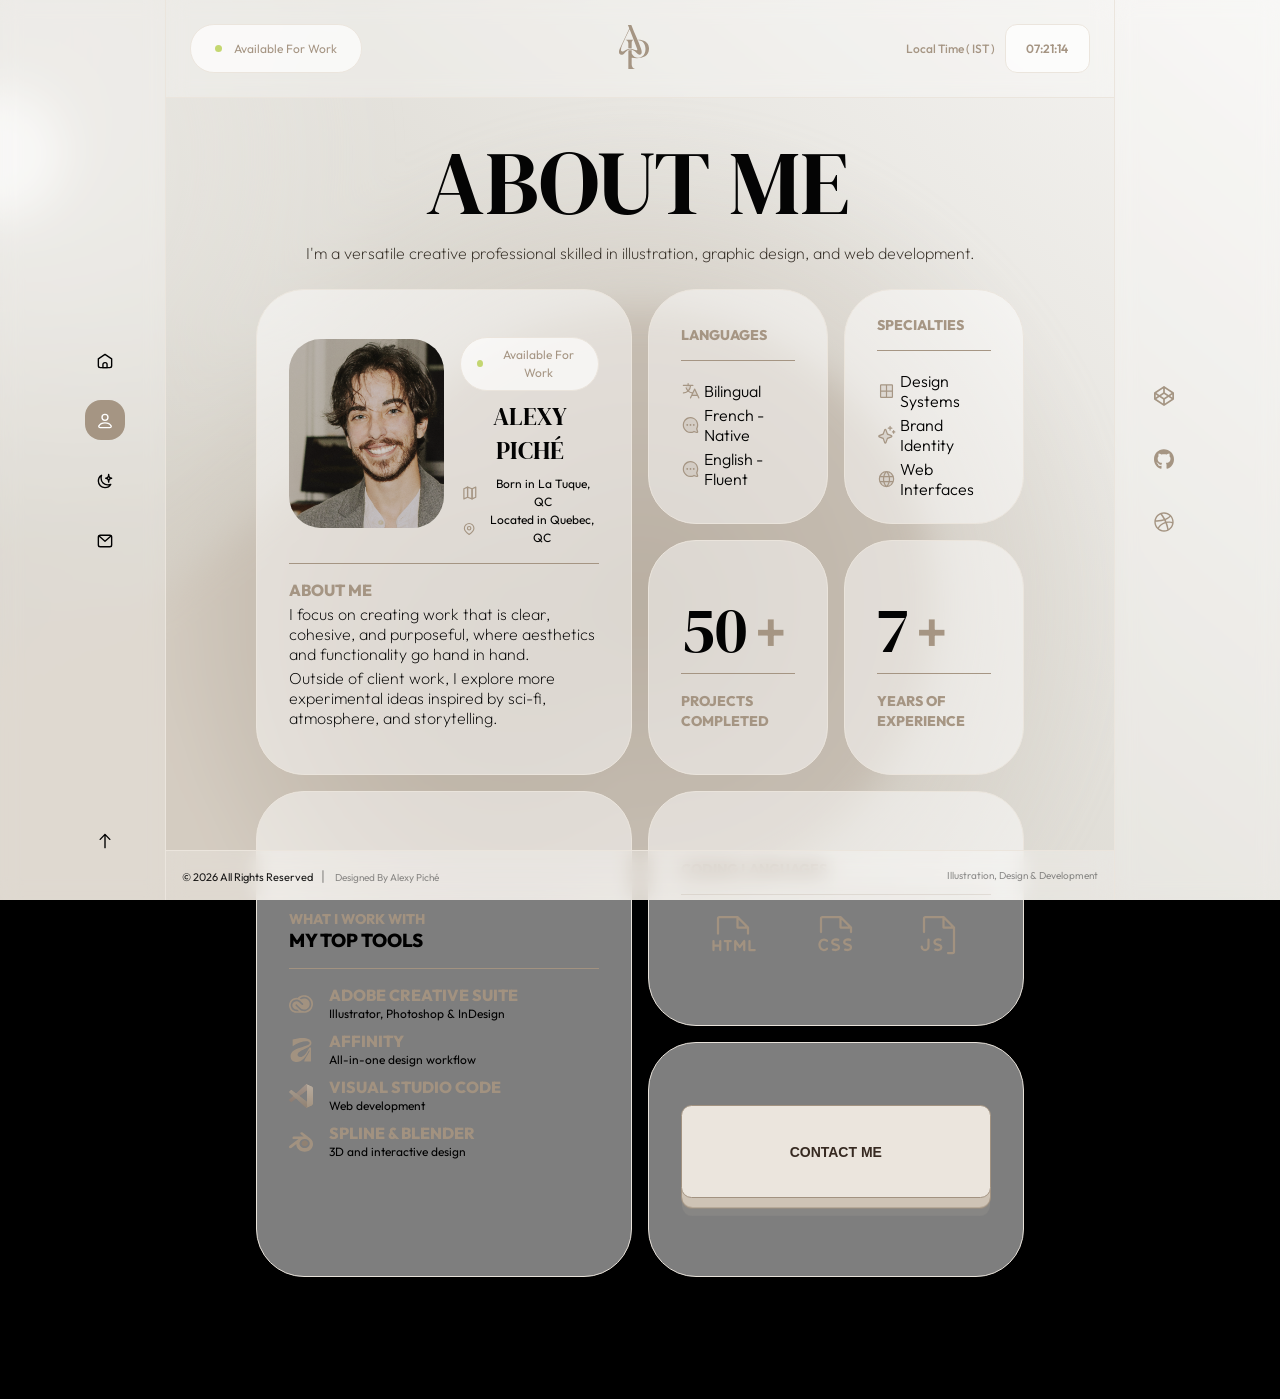
==== commit bc33fa31: "Background Animation Fixes" ====
--- a/about.html
+++ b/about.html
@@ -31,7 +31,6 @@
             <div class="g2"></div>
             <div class="g3"></div>
             <div class="g4"></div>
-            <!-- <div class="g5"></div> -->
             <div class="interactive" style="--data-color: 25,245,120"></div>
         </div>
     </div>
@@ -119,6 +118,11 @@
                         <p>Available For Work</p>
                         <!-- <p>Not Available For Work</p> -->
                     </div>
+                    <button class="hamburger" id="hamburger">
+                        <span></span>
+                        <span></span>
+                        <span></span>
+                    </button>
 
                     <div class="language-dropdown">
                         <img src="img/AP-Logo.svg" alt="">
@@ -303,7 +307,7 @@
         <div class="nav-right">
             <div class="nav-right-container">
                 <div class="btn-container" style="margin-top: 40px;">
-                    <button class="icon-btn-right" data-tooltip="CodePen" style="--data-color: #7942FF">
+                    <button class="icon-btn-right" data-tooltip="CodePen" style="--data-color: #a59583">
                         <a href="">
                             <svg xmlns="http://www.w3.org/2000/svg"
                                 viewBox="0 0 512 512"><!--!Font Awesome Free 6.5.2 by @fontawesome - https://fontawesome.com License - https://fontawesome.com/license/free Copyright 2024 Fonticons, Inc.-->
@@ -312,7 +316,7 @@
                             </svg>
                         </a>
                     </button>
-                    <button class="icon-btn-right" data-tooltip="GitHub" style="--data-color: #9C07FA">
+                    <button class="icon-btn-right" data-tooltip="GitHub" style="--data-color: #a59583">
                         <a href="">
                             <svg xmlns="http://www.w3.org/2000/svg"
                                 viewBox="0 0 496 512"><!--!Font Awesome Free 6.5.2 by @fontawesome - https://fontawesome.com License - https://fontawesome.com/license/free Copyright 2024 Fonticons, Inc.-->
@@ -321,7 +325,7 @@
                             </svg>
                         </a>
                     </button>
-                    <button class="icon-btn-right" data-tooltip="Dribbble" style="--data-color: #FA07FA">
+                    <button class="icon-btn-right" data-tooltip="Dribbble" style="--data-color: #a59583">
                         <a href="">
                             <svg xmlns="http://www.w3.org/2000/svg"
                                 viewBox="0 0 512 512"><!--!Font Awesome Free 6.5.2 by @fontawesome - https://fontawesome.com License - https://fontawesome.com/license/free Copyright 2024 Fonticons, Inc.-->
@@ -337,9 +341,16 @@
     </div>
 
     <footer>
-        <p>&copy; 2024 All rights reserved<span class="icon">|</span> <span>Designed by Alexy Piché</span></p>
+        <p>&copy; 2026 All rights reserved<span class="icon">|</span> <span>Designed by Alexy Piché</span></p>
         <span>Illustration, Design & Development</span>
     </footer>
+
+    <div class="mobile-menu" id="mobile-menu">
+        <a href="index.html">Home</a>
+        <a href="about.html">About</a>
+        <a href="work.html">Work</a>
+        <a href="contact.html">Contact</a>
+    </div>
 
 
     <script type="module" src="main.js"></script>
--- a/styles.css
+++ b/styles.css
@@ -46,15 +46,23 @@
 	--color4: 190, 179, 165;
 	--color5: 206, 195, 182;
 	--color6: 165, 149, 131;
-	--color-interactive: 190, 179, 165;
+	--color-interactive: 246, 245, 243;
 	--color-border: #ebe5dd;
-	--circle-size: 70%;
+	--circle-size: 125%;
 	--blending: multiply;
 }
 
 img {
 	width: 100%;
 	height: auto
+}
+
+.hamburger {
+	display: none;
+}
+
+.mobile-menu {
+	display: none;
 }
 
 /* BACKGROUND */
@@ -93,7 +101,7 @@
 }
 
 .gradients-container {
-	filter: url(#goo) blur(20px);
+	filter: url(#goo) blur(15px);
 	width: 100%;
 	height: 100%
 }
@@ -138,19 +146,6 @@
 	opacity: 1
 }
 
-.g6 {
-	position: absolute;
-	background: radial-gradient(circle at center, rgba(var(--color6), 0.8) 0, rgba(var(--color6), 0) 50%) no-repeat;
-	mix-blend-mode: var(--blending);
-	width: var(--circle-size);
-	height: var(--circle-size);
-	top: calc(50% - var(--circle-size) / 2 + 200px);
-	left: calc(50% - var(--circle-size) / 2 - 500px);
-	transform-origin: calc(50% + 400px);
-	animation: moveInCircle 40s linear infinite;
-	opacity: 1
-}
-
 .g4 {
 	position: absolute;
 	background: radial-gradient(circle at center, rgba(var(--color4), 0.8) 0, rgba(var(--color4), 0) 50%) no-repeat;
@@ -164,18 +159,6 @@
 	opacity: .7
 }
 
-.g5 {
-	position: absolute;
-	background: radial-gradient(circle at center, rgba(var(--color5), 0.8) 0, rgba(var(--color5), 0) 50%) no-repeat;
-	mix-blend-mode: var(--blending);
-	width: calc(var(--circle-size) * 2);
-	height: calc(var(--circle-size) * 2);
-	top: calc(50% - var(--circle-size));
-	left: calc(50% - var(--circle-size));
-	transform-origin: calc(50% - 800px) calc(50% + 200px);
-	animation: moveInCircle 20s ease infinite;
-	opacity: 1
-}
 
 .interactive {
 	position: absolute;
@@ -241,7 +224,7 @@
 
 .middle-part {
 	width: 74%;
-	z-index: 88;
+	z-index: 20;
 	margin: 0 auto
 }
 
@@ -254,6 +237,7 @@
 	color: #fff;
 	width: 74%;
 	padding: 1.5rem;
+	z-index: 10000;
 	border-bottom: 1px solid #ebe5dd;
 	font-size: clamp(12px, 0.8vw, 14px);
 	backdrop-filter: blur(10px);
@@ -407,17 +391,31 @@
 [data-tooltip]:before {
 	/* required code */
 	content: attr(data-tooltip);
-	position: relative;
+	position: absolute;
 	opacity: 0;
 	/* customizable */
-	top: 3px;
-	left: 40px;
+	top: 0;
+	left: calc(100% + 10px);
+	transform: translateY(-50%);
 	transform: translateX(0);
 	transition: 700ms all ease;
 	padding: 12px 20px;
 	color: var(--data-color);
 	border: 1px solid #ffffff4c;
 	border-radius: 1rem;
+	white-space: nowrap;
+}
+
+.icon-btn-right[data-tooltip]:before {
+	/* customizable */
+	position: absolute;
+	top: 0;
+	right: calc(100% + 10px);
+	/* transform: translateY(-50%); */
+	left: auto;
+	float: right;
+	text-transform: uppercase;
+	white-space: nowrap;
 }
 
 [data-tooltip]:hover:before {
@@ -444,7 +442,20 @@
 	height: 40px;
 	border-radius: 1rem;
 	transition: .5s;
-	padding: 0.6rem 0.5rem 0.5rem 0.5rem
+	padding: 0.6rem 0.5rem 0.5rem 0.5rem;
+	position: relative;
+	display: flex;
+	align-items: center;
+	justify-content: center;
+}
+
+.icon-btn a,
+.icon-btn-right {
+	display: flex;
+	align-items: center;
+	justify-content: center;
+	width: 100%;
+	height: 100%;
 }
 
 .icon-btn:hover,
@@ -457,18 +468,15 @@
 .icon-btn svg {
 	color: #000000;
 	transition: 1s;
-	position: relative;
-	top: -16px;
-	left: -1px
+	position: static;
 }
 
 .icon-btn-right svg {
 	color: #a59583;
 	transition: 1s;
-	position: relative;
+	position: static;
 	top: -40px;
-	width: 100%;
-	padding-left: 2px;
+	width: 20px;
 }
 
 .icon-btn:hover svg,
@@ -476,13 +484,6 @@
 	color: var(--data-color)
 }
 
-.icon-btn-right[data-tooltip]:before {
-	/* customizable */
-	top: -9px;
-	left: -40px;
-	float: right;
-	text-transform: uppercase
-}
 
 #active {
 	background-color: var(--data-color)
@@ -933,7 +934,7 @@
 .grid>div {
 	background-color: rgba(255, 255, 255, 0.50);
 	border: 1px solid #ebe5dd;
-	padding: 1rem 2rem;
+	padding: 1.5rem 2rem;
 	border-radius: 3rem;
 	display: flex;
 	flex-direction: column;
@@ -987,10 +988,10 @@
 
 .about-me img {
 	width: 50%;
-	height: 100%;
+	height: 90%;
 	object-fit: cover;
 	/* ou contain selon ton besoin */
-	border-radius: 3rem;
+	border-radius: 2rem;
 	margin: 0 1rem 1rem 0;
 }
 
@@ -1049,8 +1050,8 @@
 
 .about-me .top {
 	display: flex;
-	align-items: start;
-	justify-content: space-around;
+	align-items: center;
+	justify-content: space-evenly;
 	text-align: center;
 }
 
@@ -1059,7 +1060,9 @@
 	font-family: 'DM Serif Display';
 	text-transform: uppercase;
 	margin-bottom: 0.5rem;
-	font-size: 25px;
+	/* font-size: 25px; */
+	/* font-size: 2vw; */
+	font-size: clamp(25px, 1.5vw, 60px)
 }
 
 .tools h3 {
@@ -1270,6 +1273,10 @@
 		height: 40vh;
 	}
 
+	.main-content {
+		margin-top: 9rem;
+	}
+
 
 	.hero-bg {
 		height: 55vh;
@@ -1374,6 +1381,10 @@
 	.grid {
 		grid-template-columns: repeat(2, 1fr);
 		grid-template-rows: auto;
+	}
+
+	.grid>div {
+		padding: 2rem;
 	}
 
 	.about-me {
@@ -1493,39 +1504,143 @@
 		grid-template-columns: repeat(5, 1fr);
 	}
 
+	.info h3 {
+		/* font-size: 50em; */
+	}
+
 	.about-me {
-		grid-area: 1 / 1 / 3 / 3;
+		grid-area: 1 / 1 / 3 / 4;
+	}
+
+	.about-me img {
+		width: 50%;
+		height: 80%;
 	}
 
 	.tools {
-		grid-area: 3 / 1 / 5 / 3;
+		grid-area: 3 / 1 / 4 / 3;
 	}
 
 	.my_languages {
-		grid-area: 1 / 3 / 2 / 4;
+		grid-area: 1 / 4 / 2 / 4;
 	}
 
 	.available {
-		grid-area: 1 / 4 / 2 / 5;
+		grid-area: 1 / 5 / 2 / 5;
 	}
 
 	.div5 {
-		grid-area: 2 / 3 / 3 / 4;
+		grid-area: 2 / 4 / 3 / 4;
 	}
 
 	.div6 {
-		grid-area: 2 / 4 / 3 / 5;
+		grid-area: 2 / 5 / 3 / 5;
 	}
 
 	.div7 {
-		grid-area: 3 / 3 / 4 / 5;
+		grid-area: 3 / 3 / 4 / 4;
 	}
 
 	.div8 {
-		grid-area: 4 / 3 / 5 / 6;
+		grid-area: 3 / 4 / 4 / 6;
 	}
 
 	.text h1 {
 		font-size: clamp(80px, 5vw, 100px);
 	}
+}
+
+/* MOBILE MENU */
+@media screen and (max-width: 768px) {
+	.av-btn {
+		display: none;
+	}
+
+	.hamburger {
+		display: flex;
+		flex-direction: column;
+		justify-content: space-between;
+		width: 28px;
+		height: 20px;
+		background: transparent;
+		border: none;
+		margin-right: 1.5rem;
+		margin-left: 1rem;
+		cursor: pointer;
+		padding: 0;
+		z-index: 10001;
+	}
+
+	.hamburger span {
+		display: block;
+		width: 100%;
+		height: 2px;
+		background-color: #A59583;
+		border-radius: 2px;
+		transition: all 0.3s ease;
+		transform-origin: center;
+	}
+
+	/* Transformation en X */
+	.hamburger.open span:nth-child(1) {
+		transform: translateY(9px) rotate(45deg);
+	}
+
+	.hamburger.open span:nth-child(2) {
+		opacity: 0;
+	}
+
+	.hamburger.open span:nth-child(3) {
+		transform: translateY(-9px) rotate(-45deg);
+	}
+
+	/* Overlay menu */
+	.mobile-menu {
+		position: fixed;
+		top: 122px;
+		left: 0;
+		width: 100vw;
+		height: calc(100vh - 122px);
+		background: rgba(165, 149, 131, 0.95);
+		backdrop-filter: blur(10px);
+		display: flex;
+		flex-direction: column;
+		justify-content: center;
+		align-items: center;
+		gap: 2rem;
+		z-index: 9998;
+		opacity: 0;
+		pointer-events: none;
+		transition: opacity 0.4s ease;
+	}
+
+	.mobile-menu.open {
+		opacity: 1;
+		pointer-events: all;
+	}
+
+	.mobile-menu a {
+		font-family: 'DM Serif Display';
+		font-size: 3rem;
+		color: #e7e1d8;
+		font-weight: 100;
+		text-transform: uppercase;
+		letter-spacing: 0.1em;
+		transition: color 0.3s ease;
+	}
+
+	.mobile-menu a:hover {
+		color: #A59583;
+	}
+}
+
+/* Cacher hamburger sur desktop */
+@media screen and (min-width: 769px) {
+	.hamburger {
+		display: none;
+	}
+
+	.mobile-menu {
+		display: none;
+	}
 }
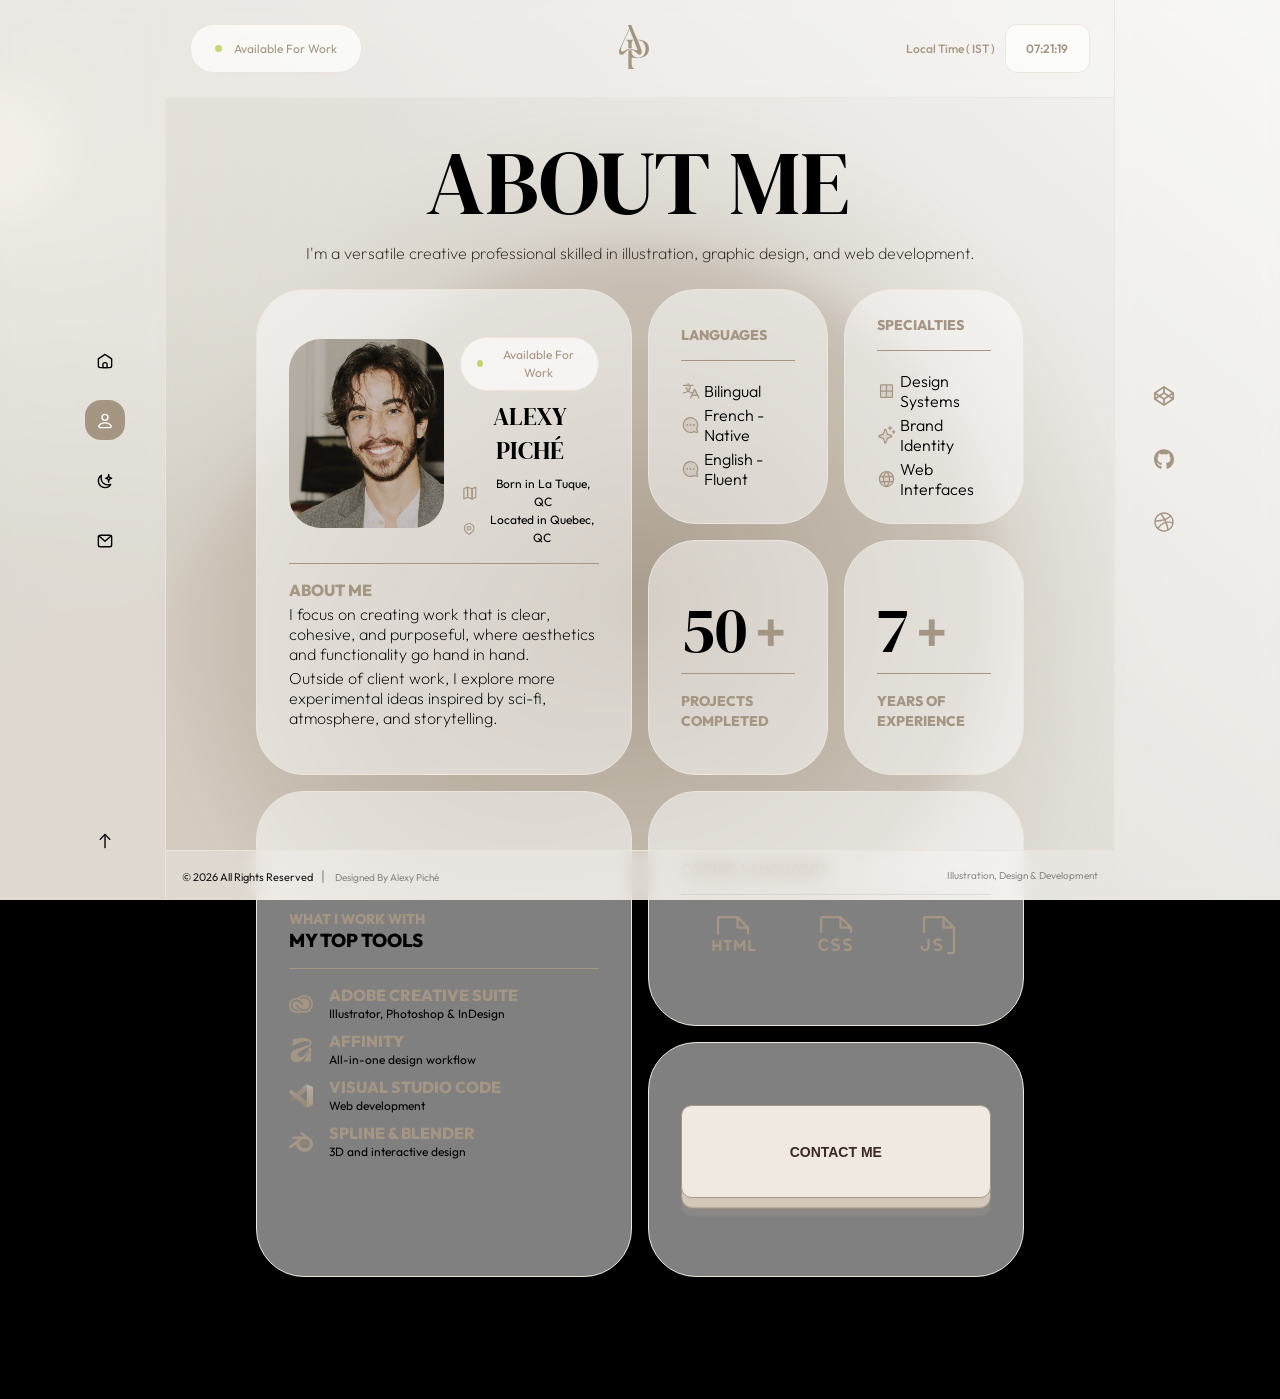
==== commit 00a309e9: "Ba" ====
--- a/about.html
+++ b/about.html
@@ -27,7 +27,7 @@
             </defs>
         </svg>
         <div class="gradients-container">
-            <!-- <div class="g1"></div> -->
+            <div class="g1"></div>
             <div class="g2"></div>
             <div class="g3"></div>
             <div class="g4"></div>
--- a/styles.css
+++ b/styles.css
@@ -46,7 +46,7 @@
 	--color4: 190, 179, 165;
 	--color5: 206, 195, 182;
 	--color6: 165, 149, 131;
-	--color-interactive: 246, 245, 243;
+	--color-interactive: 239, 233, 225;
 	--color-border: #ebe5dd;
 	--circle-size: 125%;
 	--blending: multiply;
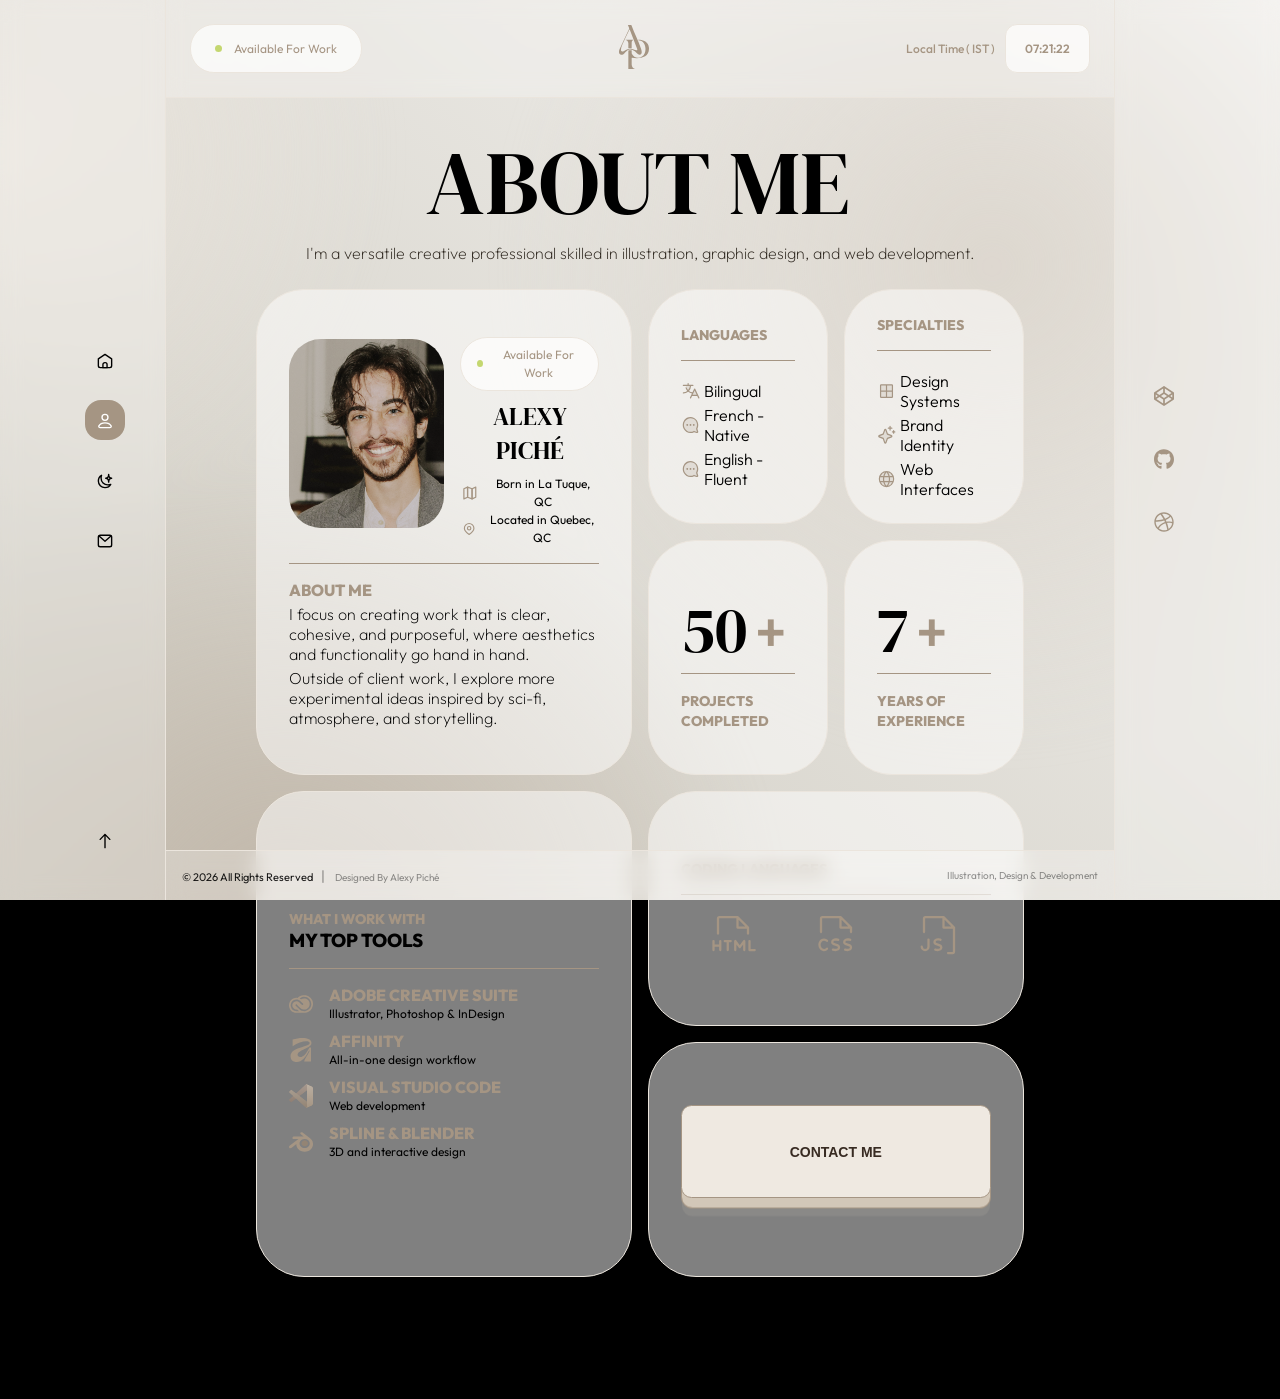
==== commit 80018843: "Fixed Mobile Layout, Added base to projects page layout" ====
--- a/about.html
+++ b/about.html
@@ -29,8 +29,6 @@
         <div class="gradients-container">
             <div class="g1"></div>
             <div class="g2"></div>
-            <div class="g3"></div>
-            <div class="g4"></div>
             <div class="interactive" style="--data-color: 25,245,120"></div>
         </div>
     </div>
--- a/styles.css
+++ b/styles.css
@@ -101,7 +101,7 @@
 }
 
 .gradients-container {
-	filter: url(#goo) blur(15px);
+	filter: blur(15px);
 	width: 100%;
 	height: 100%
 }
@@ -109,56 +109,24 @@
 /* INDIVIDUAL BACKGROUND GRADIENTS */
 .g1 {
 	position: absolute;
-	background: radial-gradient(circle at center, rgba(var(--color1), 0.8) 0, rgba(var(--color1), 0) 50%) no-repeat;
+	background: radial-gradient(circle at center, rgba(var(--color1), 0.9) 0, rgba(var(--color1), 0) 50%) no-repeat;
 	mix-blend-mode: var(--blending);
 	width: var(--circle-size);
 	height: var(--circle-size);
-	top: calc(50% - var(--circle-size) / 2);
-	left: calc(50% - var(--circle-size) / 2);
-	transform-origin: center center;
-	animation: moveVertical 30s ease infinite;
-	opacity: 1
+	top: -50vh;
+	right: -40vw;
 }
 
 .g2 {
 	position: absolute;
-	background: radial-gradient(circle at center, rgba(var(--color2), 0.8) 0, rgba(var(--color2), 0) 50%) no-repeat;
+	background: radial-gradient(circle at center, rgba(var(--color4), 0.9) 0, rgba(var(--color4), 0) 50%) no-repeat;
 	mix-blend-mode: var(--blending);
 	width: var(--circle-size);
 	height: var(--circle-size);
-	top: calc(50% - var(--circle-size) / 2);
-	left: calc(50% - var(--circle-size) / 2);
-	transform-origin: calc(50% - 400px);
-	animation: moveInCircle 20s reverse infinite;
-	opacity: 1
-}
-
-.g3 {
-	position: absolute;
-	background: radial-gradient(circle at center, rgba(var(--color3), 0.8) 0, rgba(var(--color3), 0) 50%) no-repeat;
-	mix-blend-mode: var(--blending);
-	width: var(--circle-size);
-	height: var(--circle-size);
-	top: calc(50% - var(--circle-size) / 2 + 200px);
-	left: calc(50% - var(--circle-size) / 2 - 500px);
-	transform-origin: calc(50% + 400px);
-	animation: moveInCircle 40s linear infinite;
-	opacity: 1
-}
-
-.g4 {
-	position: absolute;
-	background: radial-gradient(circle at center, rgba(var(--color4), 0.8) 0, rgba(var(--color4), 0) 50%) no-repeat;
-	mix-blend-mode: var(--blending);
-	width: var(--circle-size);
-	height: var(--circle-size);
-	top: calc(50% - var(--circle-size) / 2);
-	left: calc(50% - var(--circle-size) / 2);
-	transform-origin: calc(50% - 200px);
-	animation: moveHorizontal 40s ease infinite;
-	opacity: .7
-}
-
+	bottom: -50vh;
+	left: -40vw;
+	/* Pas d'animation — statique */
+}
 
 .interactive {
 	position: absolute;
@@ -168,7 +136,7 @@
 	height: 100%;
 	top: -50%;
 	left: -50%;
-	opacity: .7
+	opacity: .8
 }
 
 /* GRADIENT ANIMATIONS */
@@ -1166,6 +1134,191 @@
 	padding: 0 .5rem
 }
 
+/* PROJECTS PAGE */
+
+.work-section {
+	margin: 3rem 2rem 7rem 2rem;
+	width: 100%;
+}
+
+.work-grid {
+	margin-top: 3rem;
+	display: grid;
+	grid-template-columns: repeat(2, 1fr);
+	/* grid-template-rows: repeat(7, 1fr); */
+	grid-column-gap: 3rem;
+	grid-row-gap: 3rem;
+}
+
+.work-grid h3 {
+	text-transform: uppercase;
+}
+
+.work-grid p {
+	font-size: 12px;
+}
+
+
+.project {
+	overflow: hidden;
+	position: relative;
+	border-radius: 2rem;
+	display: block;
+	text-decoration: none;
+	border: 1px solid #ebe5dd;
+	color: inherit;
+	transition: transform 0.7s ease;
+}
+
+.project:focus {
+	outline: 2px solid white;
+	outline-offset: 4px;
+}
+
+.project:hover {
+	transform: translateY(-4px);
+}
+
+.project-bg {
+	position: absolute;
+	inset: 0;
+	background-size: cover;
+	background-position: center;
+	background-repeat: no-repeat;
+	transition: all 0.7s ease;
+	/* filter: sepia(25%); */
+}
+
+.project-bg:hover {
+	filter: sepia(0%);
+}
+
+.project1 .project-bg {
+	background-image: url("img/project1.jpg");
+}
+
+.project2 .project-bg {
+	background-image: url("img/projects-belair-full.png");
+}
+
+.project3 .project-bg {
+	background-image: url("img/Projects_Illustration.png");
+}
+
+.project4 .project-bg {
+	background-image: url("img/Projects_PlanetsFacts.png");
+}
+
+.project5 .project-bg {
+	background-image: url("img/project2.jpg");
+}
+
+.project6 .project-bg {
+	background-image: url("img/Projects_Oser.png");
+}
+
+.project7 .project-bg {
+	background-image: url("img/");
+}
+
+.project8 .project-bg {
+	background-image: url("img/Projects_AppMeteo.png");
+}
+
+.project9 .project-bg {
+	background-image: url("img/Projects_CartierLibre.png");
+}
+
+.project-overlay {
+	position: absolute;
+	color: white;
+	z-index: 2;
+	padding: 1.5rem;
+	display: flex;
+	flex-direction: column;
+	justify-content: flex-end;
+}
+
+.project-overlay.bottom {
+	left: 0;
+	bottom: 0;
+	width: 100%;
+	height: 90px;
+
+	background: rgba(147, 132, 116, 0.50);
+	border-top: 1px solid #ebe5dd;
+}
+
+.project-overlay.side1 {
+	top: 0;
+	right: 0;
+	height: 100%;
+	width: 90px;
+	border-left: 1px solid #ebe5dd;
+	background: rgba(147, 132, 116, 0.50);
+	text-align: center;
+	display: flex;
+	align-items: center;
+	justify-content: center;
+	backdrop-filter: blur(10px);
+	-webkit-backdrop-filter: blur(10px);
+}
+
+.project-overlay.side2 {
+	top: 0;
+	right: 0;
+	height: 100%;
+	width: 90px;
+	border-left: 1px solid #ebe5dd;
+	background: rgba(147, 132, 116, 0.50);
+	text-align: center;
+	display: flex;
+	align-items: center;
+	justify-content: center;
+	backdrop-filter: blur(10px);
+	-webkit-backdrop-filter: blur(10px);
+}
+
+.side-text {
+	display: flex;
+	flex-direction: column;
+	align-items: center;
+	writing-mode: vertical-rl;
+	/* transform: rotate(180deg); */
+}
+
+.side-text h3,
+.side-text p {
+	margin: 0;
+}
+
+
+
+.project:hover .project-bg {
+	transform: scale(1.05);
+}
+
+.project1 {
+	grid-column: span 2;
+	aspect-ratio: 2 / 1;
+	/* plus petit visuellement */
+}
+
+.project2,
+.project3,
+.project5,
+.project6,
+.project8,
+.project9 {
+	aspect-ratio: 2 / 1;
+}
+
+.project4,
+.project7 {
+	grid-column: span 2;
+	aspect-ratio: 3 / 1;
+}
+
 /* Écrans "carrés" ou plus hauts que larges — ratio proche de 1:1 */
 @media screen and (max-aspect-ratio: 16/10) {
 	.hero-bg {
@@ -1485,11 +1638,31 @@
 	}
 
 	.numbers {
-		font-size: 3em;
+		font-size: 5em;
+	}
+
+	.div7 .bottom {
+		width: 100%;
 	}
 
 	.text h1 {
 		font-size: clamp(48px, 8vw, 72px);
+	}
+
+	.about-me .top h3 {
+		font-size: clamp(30px, 9vw, 40px);
+	}
+
+	.about-me p {
+		justify-content: center;
+	}
+
+	.tools h3 {
+		font-size: clamp(20px, 8vw, 30px);
+	}
+
+	.grid>div span {
+		font-size: clamp(15px, 5vw, 25px);
 	}
 
 	#btn-about {
